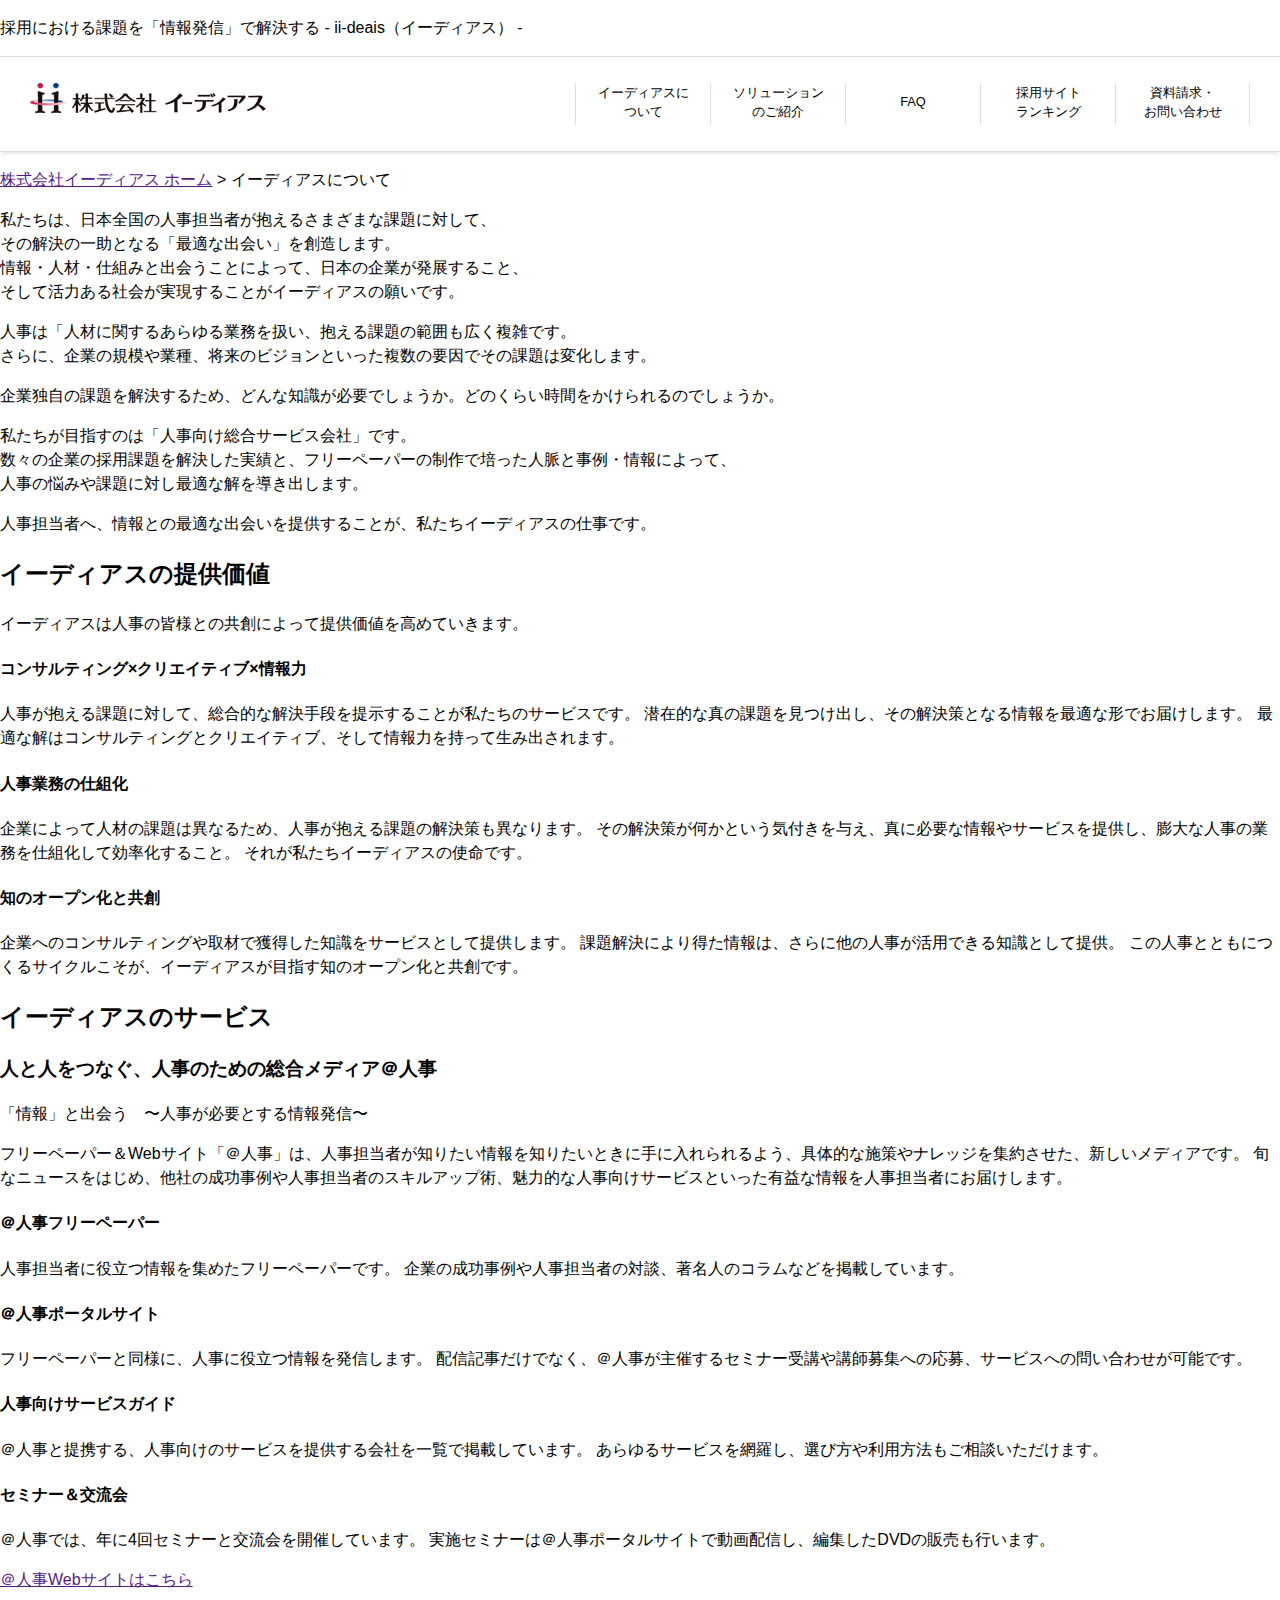
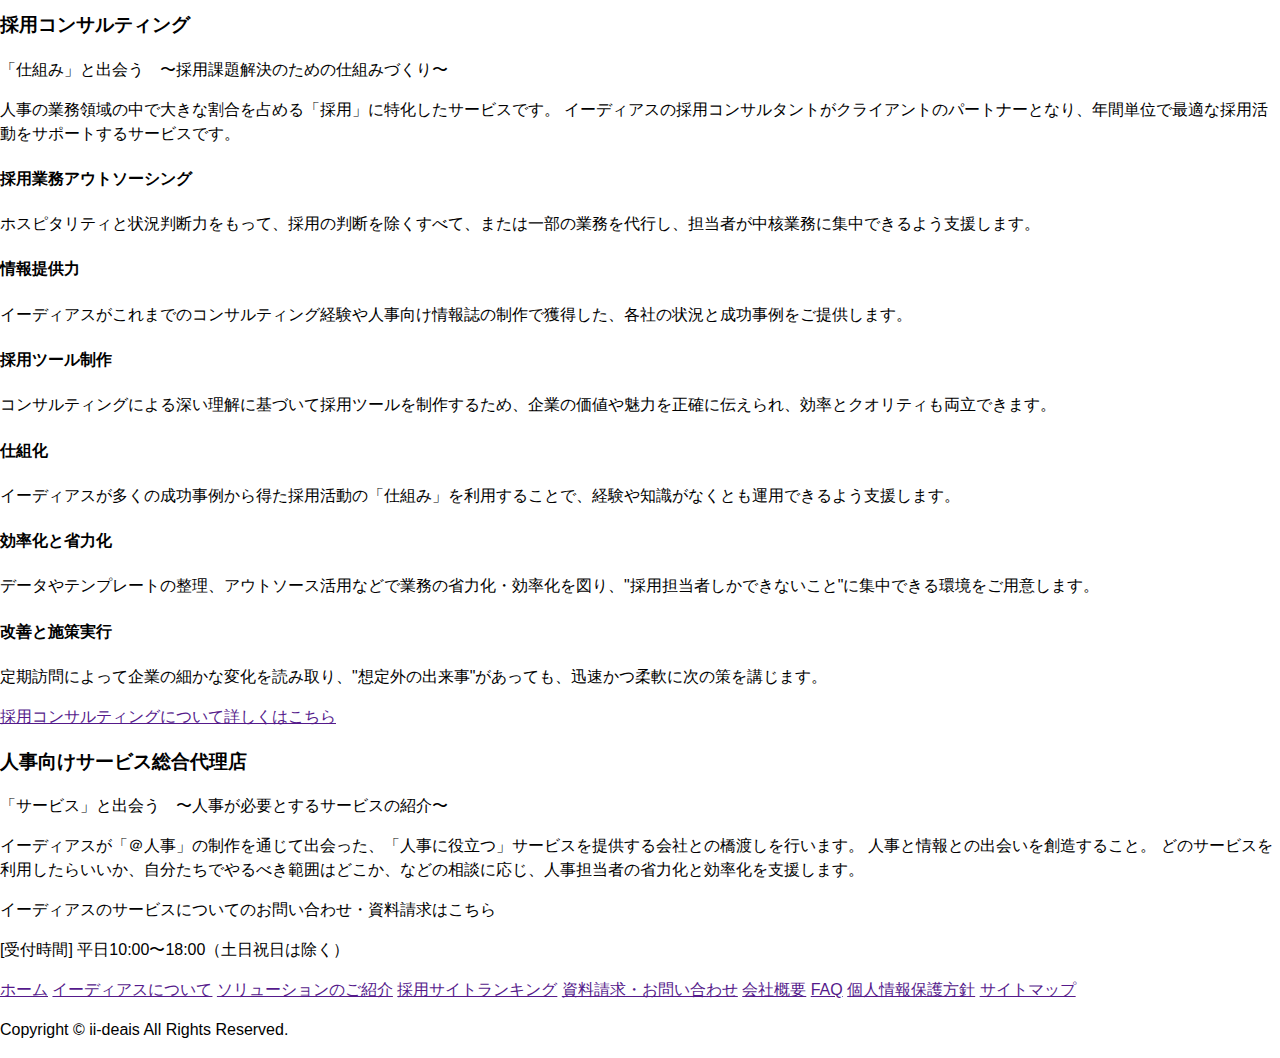
==== kadai1/index.html @ a66969c3 "add: ナビゲーションバーを追加" ====
<!DOCTYPE html>
<html lang="jp">
    <head>
        <meta charset="UTF-8">
        <meta name="viewport" content="width=device-width">
        <link rel="stylesheet" href="css/style.css">
        <title>会社概要 - ii-deais（イーディアス）</title>
    </head>
    <body>
        <header>
            <p>採用における課題を「情報発信」で解決する - ii-deais（イーディアス） -</p>

            <nav>
                <ul class="nav_bar">
                    <a href="" class="site-logo"><img src="img/logo02.png" alt="株式会社イーディアス"></a>
                    <div class="items">
                        <li>
                            <a href="">イーディアスに<br>ついて</a>
                        </li>
                        <li>
                            <a href="">ソリューション<br>のご紹介</a>
                        </li>
                        <li>
                            <a href="">FAQ</a>
                        </li>
                        <li>
                            <a href="">採用サイト<br>ランキング</a>
                        </li>
                        <li class="last_item">
                            <a href="">資料請求・<br>お問い合わせ</a>
                        </li>
                    </div>
                </ul>
            </nav>
        </header>

        <p><a href="">株式会社イーディアス ホーム</a> &gt; イーディアスについて</p>

        <section class="about_me">
            <p>私たちは、日本全国の人事担当者が抱えるさまざまな課題に対して、<br>
               その解決の一助となる「最適な出会い」を創造します。<br>
               情報・人材・仕組みと出会うことによって、日本の企業が発展すること、<br>
               そして活力ある社会が実現することがイーディアスの願いです。</p>
            <p>人事は「人材に関するあらゆる業務を扱い、抱える課題の範囲も広く複雑です。<br>
               さらに、企業の規模や業種、将来のビジョンといった複数の要因でその課題は変化します。</p>
            <p>企業独自の課題を解決するため、どんな知識が必要でしょうか。どのくらい時間をかけられるのでしょうか。</p>
            <p>私たちが目指すのは「人事向け総合サービス会社」です。<br>
               数々の企業の採用課題を解決した実績と、フリーペーパーの制作で培った人脈と事例・情報によって、<br>
               人事の悩みや課題に対し最適な解を導き出します。</p>
            <p>人事担当者へ、情報との最適な出会いを提供することが、私たちイーディアスの仕事です。</p>
        </section>

        <section class="provide_value">
            <h2 class="subtitles">イーディアスの提供価値</h2>
            <p>イーディアスは人事の皆様との共創によって提供価値を高めていきます。</p>

            <h4>コンサルティング×クリエイティブ×情報力</h4>
            <p>人事が抱える課題に対して、総合的な解決手段を提示することが私たちのサービスです。
               潜在的な真の課題を見つけ出し、その解決策となる情報を最適な形でお届けします。
               最適な解はコンサルティングとクリエイティブ、そして情報力を持って生み出されます。</p>
            <h4>人事業務の仕組化</h4>
            <p>企業によって人材の課題は異なるため、人事が抱える課題の解決策も異なります。
               その解決策が何かという気付きを与え、真に必要な情報やサービスを提供し、膨大な人事の業務を仕組化して効率化すること。 それが私たちイーディアスの使命です。</p>
            <h4>知のオープン化と共創</h4>
            <p>企業へのコンサルティングや取材で獲得した知識をサービスとして提供します。
               課題解決により得た情報は、さらに他の人事が活用できる知識として提供。
               この人事とともにつくるサイクルこそが、イーディアスが目指す知のオープン化と共創です。</p>
        </section>

        <section class="service_info">
            <h2 class="subtitles">イーディアスのサービス</h2>
            <div class="at_jinji">
                <h3>人と人をつなぐ、人事のための総合メディア＠人事</h3>
                <p>「情報」と出会う　〜人事が必要とする情報発信〜</p>
                <p>フリーペーパー＆Webサイト「＠人事」は、人事担当者が知りたい情報を知りたいときに手に入れられるよう、具体的な施策やナレッジを集約させた、新しいメディアです。
                   旬なニュースをはじめ、他社の成功事例や人事担当者のスキルアップ術、魅力的な人事向けサービスといった有益な情報を人事担当者にお届けします。</p>

                <h4>＠人事フリーペーパー</h4>
                <p>人事担当者に役立つ情報を集めたフリーペーパーです。
                   企業の成功事例や人事担当者の対談、著名人のコラムなどを掲載しています。</p>
                <h4>＠人事ポータルサイト</h4>
                <p>フリーペーパーと同様に、人事に役立つ情報を発信します。
                   配信記事だけでなく、＠人事が主催するセミナー受講や講師募集への応募、サービスへの問い合わせが可能です。</p>
                <h4>人事向けサービスガイド</h4>
                <p>＠人事と提携する、人事向けのサービスを提供する会社を一覧で掲載しています。
                   あらゆるサービスを網羅し、選び方や利用方法もご相談いただけます。</p>
                <h4>セミナー＆交流会</h4>
                <p>＠人事では、年に4回セミナーと交流会を開催しています。
                   実施セミナーは＠人事ポータルサイトで動画配信し、編集したDVDの販売も行います。</p>

                <a href="">＠人事Webサイトはこちら</a>
            </div>

            <div class="saiyo">
                <h3>採用コンサルティング</h3>
                <p>「仕組み」と出会う　〜採用課題解決のための仕組みづくり〜</p>
                <p>人事の業務領域の中で大きな割合を占める「採用」に特化したサービスです。
                   イーディアスの採用コンサルタントがクライアントのパートナーとなり、年間単位で最適な採用活動をサポートするサービスです。</p>

                <h4>採用業務アウトソーシング</h4>
                <p>ホスピタリティと状況判断力をもって、採用の判断を除くすべて、または一部の業務を代行し、担当者が中核業務に集中できるよう支援します。</p>
                <h4>情報提供力</h4>
                <p>イーディアスがこれまでのコンサルティング経験や人事向け情報誌の制作で獲得した、各社の状況と成功事例をご提供します。</p>
                <h4>採用ツール制作</h4>
                <p>コンサルティングによる深い理解に基づいて採用ツールを制作するため、企業の価値や魅力を正確に伝えられ、効率とクオリティも両立できます。</p>
                <h4>仕組化</h4>
                <p>イーディアスが多くの成功事例から得た採用活動の「仕組み」を利用することで、経験や知識がなくとも運用できるよう支援します。</p>
                <h4>効率化と省力化</h4>
                <p>データやテンプレートの整理、アウトソース活用などで業務の省力化・効率化を図り、"採用担当者しかできないこと"に集中できる環境をご用意します。</p>
                <h4>改善と施策実行</h4>
                <p>定期訪問によって企業の細かな変化を読み取り、"想定外の出来事"があっても、迅速かつ柔軟に次の策を講じます。</p>

                <a href="">採用コンサルティングについて詳しくはこちら</a>
            </div>

            <div class="agency">
                <h3>人事向けサービス総合代理店</h3>
                <p>「サービス」と出会う　〜人事が必要とするサービスの紹介〜</p>
                <p>イーディアスが「＠人事」の制作を通じて出会った、「人事に役立つ」サービスを提供する会社との橋渡しを行います。
                   人事と情報との出会いを創造すること。
                   どのサービスを利用したらいいか、自分たちでやるべき範囲はどこか、などの相談に応じ、人事担当者の省力化と効率化を支援します。</p>
            </div>
        </section>

        <section class="page_link">
        </section>

        <footer>
            <p>イーディアスのサービスについてのお問い合わせ・資料請求はこちら</p>
            <p>[受付時間] 平日10:00〜18:00（土日祝日は除く）</p>

            <a href="">ホーム</a>
            <a href="">イーディアスについて</a>
            <a href="">ソリューションのご紹介</a>
            <a href="">採用サイトランキング</a>
            <a href="">資料請求・お問い合わせ</a>
            <a href="">会社概要</a>
            <a href="">FAQ</a>
            <a href="">個人情報保護方針</a>
            <a href="">サイトマップ</a>

            <p>Copyright &copy; ii-deais All Rights Reserved.</p>
        </footer>
    </body>
</html>
---- kadai1/css/style.css ----
@import url(sanitize.css);

nav {
    border-top: 1.5px solid #dfdfdf;
    border-bottom: 1px solid #dedede;
    box-shadow: 0px 4px 2px -2px #ebebeb;
}

.nav_bar {
    list-style: none;
    overflow: hidden;
    padding-top: 10px;
    padding-bottom: 10px;
    padding-left: 30px;
    padding-right: 30px;
}

.site-logo {
    float: left;
    position: relative;
    top: 0;
    right: 0;
    bottom: 0;
    left: 0;
    margin: auto;
    height: 50%;
}

.items {
    float: right;
}

.items li {
    height:42px;
    width: 135px;
    float: left;
    display: flex;
    align-items: center;
    justify-content: center;
    border-left: 1px solid #ddd;
}

.last_item {
    float: left;
    border-right: 1px solid #ddd;
}

.nav_bar li a {
    display: block;
    text-align: center;
    text-decoration: none;
    padding-left: 20px;
    padding-right: 20px;
    color: black;
    font-size: 80%;
    border-bottom: solid 4px transparent;
}

.nav_bar li a:hover {
    color: #2e54b3;
    border-bottom: solid 4px #093fac;
}

/*
nav {
    text-align: right;
}

.site-logo {
    position: absolute;
    left: 20px;
}

.nav_bar li {
    text-align: center;
    display: inline-block;
    margin-right: 25px;
}

.nav_bar {
    list-style: none;
}

.nav_bar li a {
    display: block;
    text-align: center;
    text-decoration: none;
    color: black;
    border-bottom: solid 4px transparent;
}

.nav_bar li a:hover {
    color: blue;
    border-bottom: solid 4px blue;
}
*/

.about_me {
}

.provide_value {
}

.service_info {
}

.page_link {
}

.subtitles {
}

.at_jinji {
}

.saiyo {
}

.agency {
}
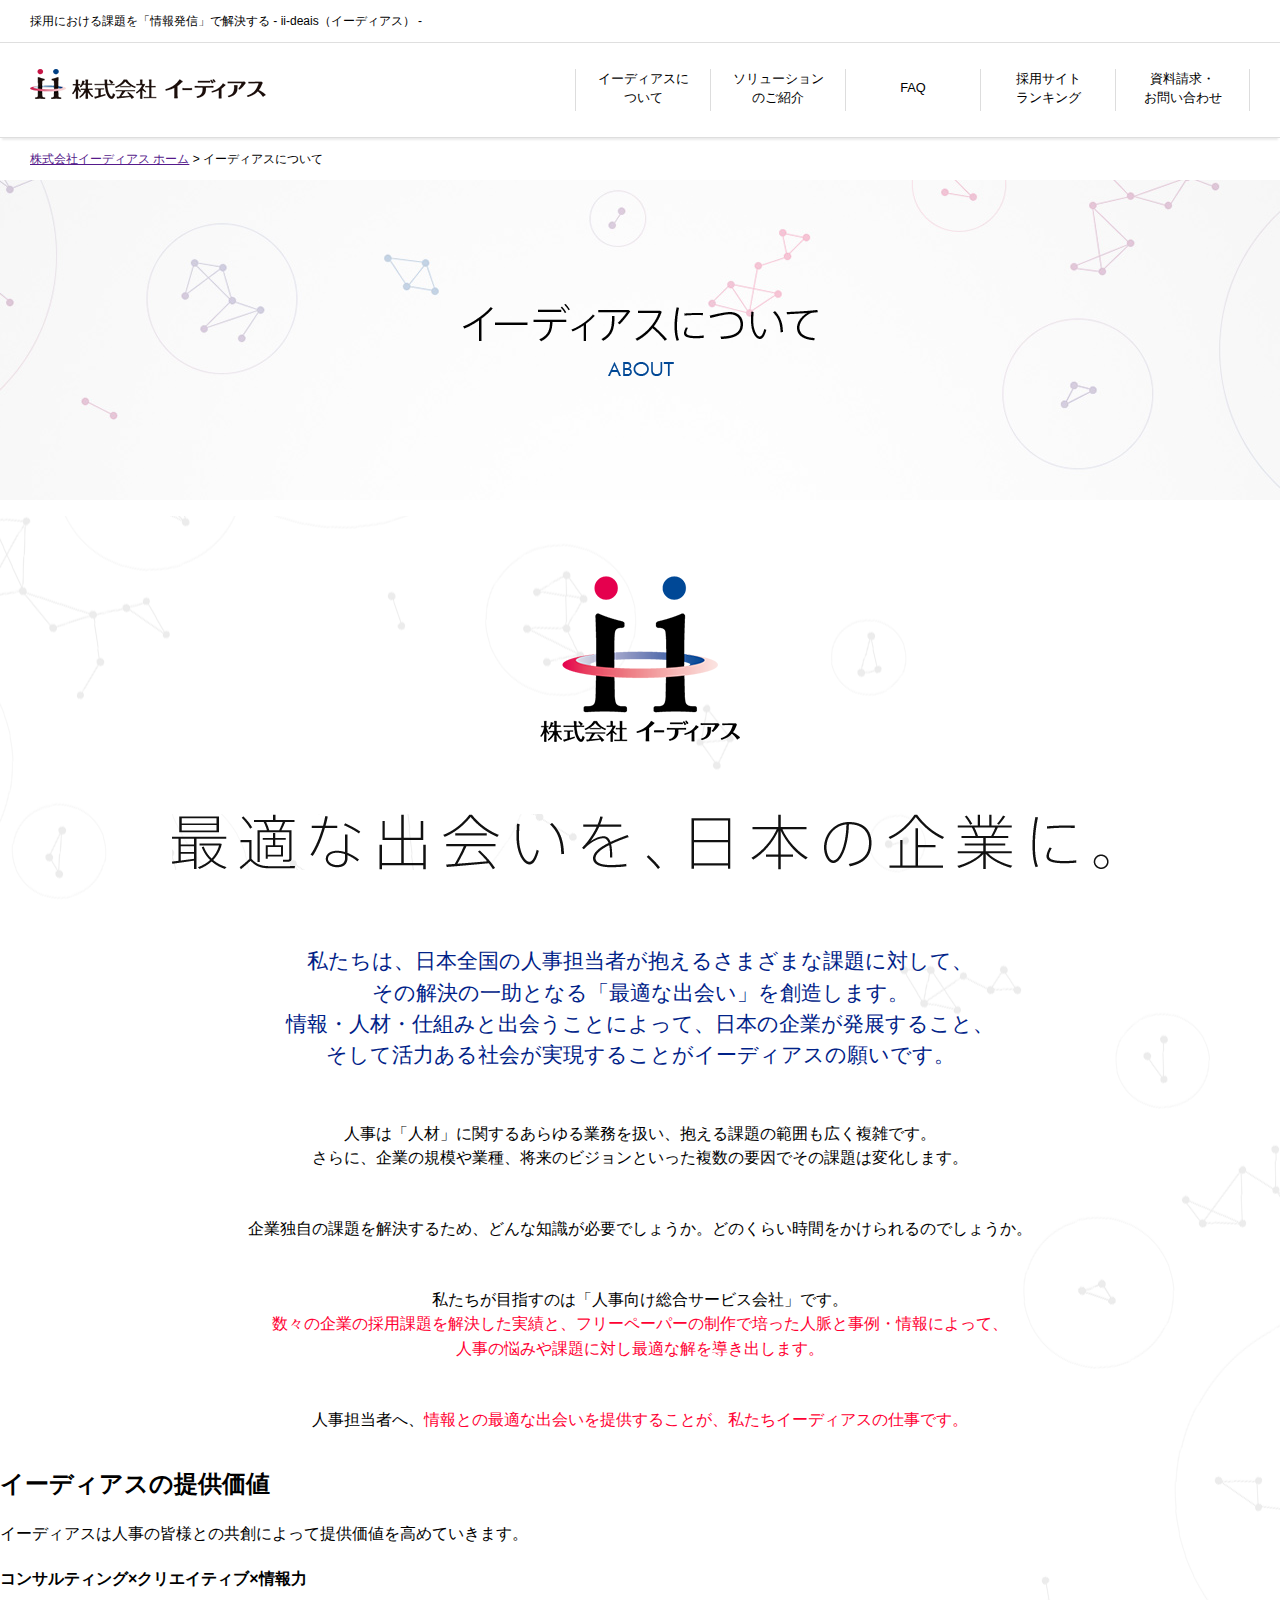
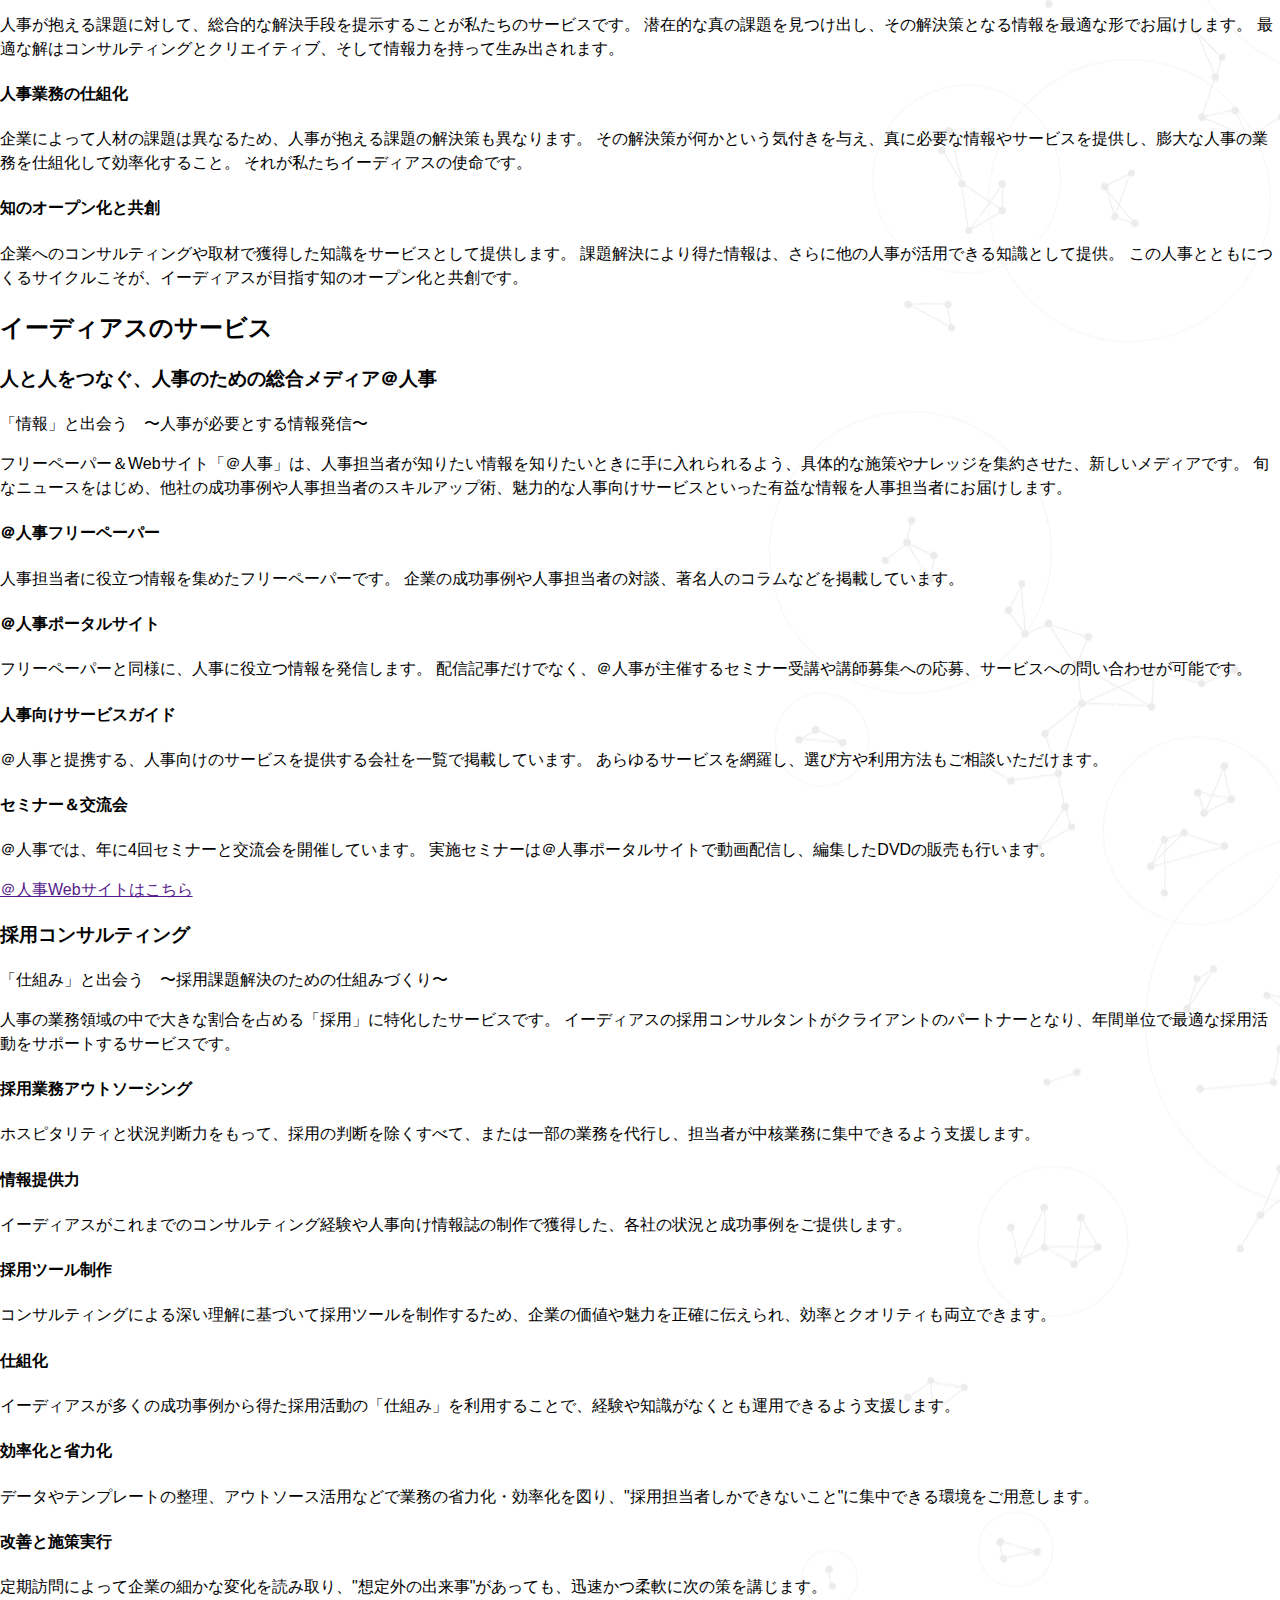
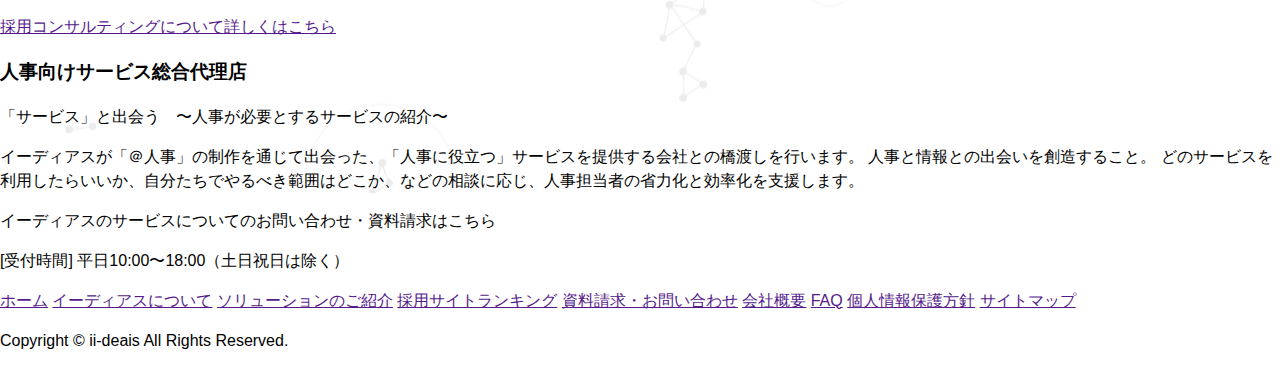
==== commit b74f7c2f: "add: 「概要」の画像、デザインを追加" ====
--- a/kadai1/index.html
+++ b/kadai1/index.html
@@ -8,7 +8,7 @@
     </head>
     <body>
         <header>
-            <p>採用における課題を「情報発信」で解決する - ii-deais（イーディアス） -</p>
+            <p class="text">採用における課題を「情報発信」で解決する - ii-deais（イーディアス） -</p>
 
             <nav>
                 <ul class="nav_bar">
@@ -34,93 +34,101 @@
             </nav>
         </header>
 
-        <p><a href="">株式会社イーディアス ホーム</a> &gt; イーディアスについて</p>
+        <p class="text"><a href="">株式会社イーディアス ホーム</a> &gt; イーディアスについて</p>
 
-        <section class="about_me">
-            <p>私たちは、日本全国の人事担当者が抱えるさまざまな課題に対して、<br>
-               その解決の一助となる「最適な出会い」を創造します。<br>
-               情報・人材・仕組みと出会うことによって、日本の企業が発展すること、<br>
-               そして活力ある社会が実現することがイーディアスの願いです。</p>
-            <p>人事は「人材に関するあらゆる業務を扱い、抱える課題の範囲も広く複雑です。<br>
-               さらに、企業の規模や業種、将来のビジョンといった複数の要因でその課題は変化します。</p>
-            <p>企業独自の課題を解決するため、どんな知識が必要でしょうか。どのくらい時間をかけられるのでしょうか。</p>
-            <p>私たちが目指すのは「人事向け総合サービス会社」です。<br>
-               数々の企業の採用課題を解決した実績と、フリーペーパーの制作で培った人脈と事例・情報によって、<br>
-               人事の悩みや課題に対し最適な解を導き出します。</p>
-            <p>人事担当者へ、情報との最適な出会いを提供することが、私たちイーディアスの仕事です。</p>
-        </section>
+        <div class="about_me_img">
+            <p><img src="img/page_ttl.png" alt="イーディアスについて"></p>
+        </div>
 
-        <section class="provide_value">
-            <h2 class="subtitles">イーディアスの提供価値</h2>
-            <p>イーディアスは人事の皆様との共創によって提供価値を高めていきます。</p>
+        <div class="bg">
+            <section class="overview">
+                <p class="logo"><img src="img/logo.png" alt="ロゴ"></p>
+                <p class="title"><img src="img/ttl01.png" alt="タイトル"></p>
+                <p class="blue">私たちは、日本全国の人事担当者が抱えるさまざまな課題に対して、<br>
+                   その解決の一助となる「最適な出会い」を創造します。<br>
+                   情報・人材・仕組みと出会うことによって、日本の企業が発展すること、<br>
+                   そして活力ある社会が実現することがイーディアスの願いです。</p>
+                <p>人事は「人材」に関するあらゆる業務を扱い、抱える課題の範囲も広く複雑です。<br>
+                   さらに、企業の規模や業種、将来のビジョンといった複数の要因でその課題は変化します。</p>
+                <p>企業独自の課題を解決するため、どんな知識が必要でしょうか。どのくらい時間をかけられるのでしょうか。</p>
+                <p>私たちが目指すのは「人事向け総合サービス会社」です。<br>
+                    <span class="red">数々の企業の採用課題を解決した実績と、フリーペーパーの制作で培った人脈と事例・情報によって、<br>
+                        人事の悩みや課題に対し最適な解を導き出します。</span></p>
+                <p>人事担当者へ、<span class="red">情報との最適な出会いを提供<span>することが、私たちイーディアスの仕事です。</p>
+            </section>
 
-            <h4>コンサルティング×クリエイティブ×情報力</h4>
-            <p>人事が抱える課題に対して、総合的な解決手段を提示することが私たちのサービスです。
-               潜在的な真の課題を見つけ出し、その解決策となる情報を最適な形でお届けします。
-               最適な解はコンサルティングとクリエイティブ、そして情報力を持って生み出されます。</p>
-            <h4>人事業務の仕組化</h4>
-            <p>企業によって人材の課題は異なるため、人事が抱える課題の解決策も異なります。
-               その解決策が何かという気付きを与え、真に必要な情報やサービスを提供し、膨大な人事の業務を仕組化して効率化すること。 それが私たちイーディアスの使命です。</p>
-            <h4>知のオープン化と共創</h4>
-            <p>企業へのコンサルティングや取材で獲得した知識をサービスとして提供します。
-               課題解決により得た情報は、さらに他の人事が活用できる知識として提供。
-               この人事とともにつくるサイクルこそが、イーディアスが目指す知のオープン化と共創です。</p>
-        </section>
+            <section class="provide_value">
+                <h2 class="subtitles">イーディアスの提供価値</h2>
+                <p>イーディアスは人事の皆様との共創によって提供価値を高めていきます。</p>
 
-        <section class="service_info">
-            <h2 class="subtitles">イーディアスのサービス</h2>
-            <div class="at_jinji">
-                <h3>人と人をつなぐ、人事のための総合メディア＠人事</h3>
-                <p>「情報」と出会う　〜人事が必要とする情報発信〜</p>
-                <p>フリーペーパー＆Webサイト「＠人事」は、人事担当者が知りたい情報を知りたいときに手に入れられるよう、具体的な施策やナレッジを集約させた、新しいメディアです。
-                   旬なニュースをはじめ、他社の成功事例や人事担当者のスキルアップ術、魅力的な人事向けサービスといった有益な情報を人事担当者にお届けします。</p>
+                <h4>コンサルティング×クリエイティブ×情報力</h4>
+                <p>人事が抱える課題に対して、総合的な解決手段を提示することが私たちのサービスです。
+                   潜在的な真の課題を見つけ出し、その解決策となる情報を最適な形でお届けします。
+                   最適な解はコンサルティングとクリエイティブ、そして情報力を持って生み出されます。</p>
+                <h4>人事業務の仕組化</h4>
+                <p>企業によって人材の課題は異なるため、人事が抱える課題の解決策も異なります。
+                   その解決策が何かという気付きを与え、真に必要な情報やサービスを提供し、膨大な人事の業務を仕組化して効率化すること。 それが私たちイーディアスの使命です。</p>
+                <h4>知のオープン化と共創</h4>
+                <p>企業へのコンサルティングや取材で獲得した知識をサービスとして提供します。
+                   課題解決により得た情報は、さらに他の人事が活用できる知識として提供。
+                   この人事とともにつくるサイクルこそが、イーディアスが目指す知のオープン化と共創です。</p>
+            </section>
 
-                <h4>＠人事フリーペーパー</h4>
-                <p>人事担当者に役立つ情報を集めたフリーペーパーです。
-                   企業の成功事例や人事担当者の対談、著名人のコラムなどを掲載しています。</p>
-                <h4>＠人事ポータルサイト</h4>
-                <p>フリーペーパーと同様に、人事に役立つ情報を発信します。
-                   配信記事だけでなく、＠人事が主催するセミナー受講や講師募集への応募、サービスへの問い合わせが可能です。</p>
-                <h4>人事向けサービスガイド</h4>
-                <p>＠人事と提携する、人事向けのサービスを提供する会社を一覧で掲載しています。
-                   あらゆるサービスを網羅し、選び方や利用方法もご相談いただけます。</p>
-                <h4>セミナー＆交流会</h4>
-                <p>＠人事では、年に4回セミナーと交流会を開催しています。
-                   実施セミナーは＠人事ポータルサイトで動画配信し、編集したDVDの販売も行います。</p>
+            <section class="service_info">
+                <h2 class="subtitles">イーディアスのサービス</h2>
+                <div class="at_jinji">
+                    <h3>人と人をつなぐ、人事のための総合メディア＠人事</h3>
+                    <p>「情報」と出会う　〜人事が必要とする情報発信〜</p>
+                    <p>フリーペーパー＆Webサイト「＠人事」は、人事担当者が知りたい情報を知りたいときに手に入れられるよう、具体的な施策やナレッジを集約させた、新しいメディアです。
+                       旬なニュースをはじめ、他社の成功事例や人事担当者のスキルアップ術、魅力的な人事向けサービスといった有益な情報を人事担当者にお届けします。</p>
 
-                <a href="">＠人事Webサイトはこちら</a>
-            </div>
+                    <h4>＠人事フリーペーパー</h4>
+                    <p>人事担当者に役立つ情報を集めたフリーペーパーです。
+                       企業の成功事例や人事担当者の対談、著名人のコラムなどを掲載しています。</p>
+                    <h4>＠人事ポータルサイト</h4>
+                    <p>フリーペーパーと同様に、人事に役立つ情報を発信します。
+                       配信記事だけでなく、＠人事が主催するセミナー受講や講師募集への応募、サービスへの問い合わせが可能です。</p>
+                    <h4>人事向けサービスガイド</h4>
+                    <p>＠人事と提携する、人事向けのサービスを提供する会社を一覧で掲載しています。
+                       あらゆるサービスを網羅し、選び方や利用方法もご相談いただけます。</p>
+                    <h4>セミナー＆交流会</h4>
+                    <p>＠人事では、年に4回セミナーと交流会を開催しています。
+                       実施セミナーは＠人事ポータルサイトで動画配信し、編集したDVDの販売も行います。</p>
 
-            <div class="saiyo">
-                <h3>採用コンサルティング</h3>
-                <p>「仕組み」と出会う　〜採用課題解決のための仕組みづくり〜</p>
-                <p>人事の業務領域の中で大きな割合を占める「採用」に特化したサービスです。
-                   イーディアスの採用コンサルタントがクライアントのパートナーとなり、年間単位で最適な採用活動をサポートするサービスです。</p>
+                    <a href="">＠人事Webサイトはこちら</a>
+                </div>
 
-                <h4>採用業務アウトソーシング</h4>
-                <p>ホスピタリティと状況判断力をもって、採用の判断を除くすべて、または一部の業務を代行し、担当者が中核業務に集中できるよう支援します。</p>
-                <h4>情報提供力</h4>
-                <p>イーディアスがこれまでのコンサルティング経験や人事向け情報誌の制作で獲得した、各社の状況と成功事例をご提供します。</p>
-                <h4>採用ツール制作</h4>
-                <p>コンサルティングによる深い理解に基づいて採用ツールを制作するため、企業の価値や魅力を正確に伝えられ、効率とクオリティも両立できます。</p>
-                <h4>仕組化</h4>
-                <p>イーディアスが多くの成功事例から得た採用活動の「仕組み」を利用することで、経験や知識がなくとも運用できるよう支援します。</p>
-                <h4>効率化と省力化</h4>
-                <p>データやテンプレートの整理、アウトソース活用などで業務の省力化・効率化を図り、"採用担当者しかできないこと"に集中できる環境をご用意します。</p>
-                <h4>改善と施策実行</h4>
-                <p>定期訪問によって企業の細かな変化を読み取り、"想定外の出来事"があっても、迅速かつ柔軟に次の策を講じます。</p>
+                <div class="saiyo">
+                    <h3>採用コンサルティング</h3>
+                    <p>「仕組み」と出会う　〜採用課題解決のための仕組みづくり〜</p>
+                    <p>人事の業務領域の中で大きな割合を占める「採用」に特化したサービスです。
+                       イーディアスの採用コンサルタントがクライアントのパートナーとなり、年間単位で最適な採用活動をサポートするサービスです。</p>
 
-                <a href="">採用コンサルティングについて詳しくはこちら</a>
-            </div>
+                    <h4>採用業務アウトソーシング</h4>
+                    <p>ホスピタリティと状況判断力をもって、採用の判断を除くすべて、または一部の業務を代行し、担当者が中核業務に集中できるよう支援します。</p>
+                    <h4>情報提供力</h4>
+                    <p>イーディアスがこれまでのコンサルティング経験や人事向け情報誌の制作で獲得した、各社の状況と成功事例をご提供します。</p>
+                    <h4>採用ツール制作</h4>
+                    <p>コンサルティングによる深い理解に基づいて採用ツールを制作するため、企業の価値や魅力を正確に伝えられ、効率とクオリティも両立できます。</p>
+                    <h4>仕組化</h4>
+                    <p>イーディアスが多くの成功事例から得た採用活動の「仕組み」を利用することで、経験や知識がなくとも運用できるよう支援します。</p>
+                    <h4>効率化と省力化</h4>
+                    <p>データやテンプレートの整理、アウトソース活用などで業務の省力化・効率化を図り、"採用担当者しかできないこと"に集中できる環境をご用意します。</p>
+                    <h4>改善と施策実行</h4>
+                    <p>定期訪問によって企業の細かな変化を読み取り、"想定外の出来事"があっても、迅速かつ柔軟に次の策を講じます。</p>
 
-            <div class="agency">
-                <h3>人事向けサービス総合代理店</h3>
-                <p>「サービス」と出会う　〜人事が必要とするサービスの紹介〜</p>
-                <p>イーディアスが「＠人事」の制作を通じて出会った、「人事に役立つ」サービスを提供する会社との橋渡しを行います。
-                   人事と情報との出会いを創造すること。
-                   どのサービスを利用したらいいか、自分たちでやるべき範囲はどこか、などの相談に応じ、人事担当者の省力化と効率化を支援します。</p>
-            </div>
-        </section>
+                    <a href="">採用コンサルティングについて詳しくはこちら</a>
+                </div>
+
+                <div class="agency">
+                    <h3>人事向けサービス総合代理店</h3>
+                    <p>「サービス」と出会う　〜人事が必要とするサービスの紹介〜</p>
+                    <p>イーディアスが「＠人事」の制作を通じて出会った、「人事に役立つ」サービスを提供する会社との橋渡しを行います。
+                       人事と情報との出会いを創造すること。
+                       どのサービスを利用したらいいか、自分たちでやるべき範囲はどこか、などの相談に応じ、人事担当者の省力化と効率化を支援します。</p>
+                </div>
+            </section>
+        </div>
 
         <section class="page_link">
         </section>
--- a/kadai1/css/style.css
+++ b/kadai1/css/style.css
@@ -61,41 +61,49 @@
     border-bottom: solid 4px #093fac;
 }
 
-/*
-nav {
-    text-align: right;
+.text {
+    font-size: 75%;
+    padding-left: 30px;
 }
 
-.site-logo {
-    position: absolute;
-    left: 20px;
+.about_me_img {
+    height: 320px;
+    background-image: url("../img/main_bg.jpg");
+    background-position: center;
+    display: flex;
+    align-items: center;
+    justify-content: center;
 }
 
-.nav_bar li {
-    text-align: center;
-    display: inline-block;
-    margin-right: 25px;
+.bg {
+    background-image: url("../img/bg01.png");
+    background-position: center;
 }
 
-.nav_bar {
-    list-style: none;
+.overview {
+    text-align: center;
+}
+.overview p {
+    padding: 15px;
+    font-size: 102%;
 }
 
-.nav_bar li a {
-    display: block;
-    text-align: center;
-    text-decoration: none;
-    color: black;
-    border-bottom: solid 4px transparent;
+.overview .logo {
+    padding-top: 60px;
+    padding-bottom: 15px;
 }
 
-.nav_bar li a:hover {
-    color: blue;
-    border-bottom: solid 4px blue;
+.overview .title {
+    padding: 40px 0;
 }
-*/
 
-.about_me {
+.overview .blue {
+    color: #002288;
+    font-size: 130%;
+}
+
+.overview .red {
+    color: #ff0033;
 }
 
 .provide_value {
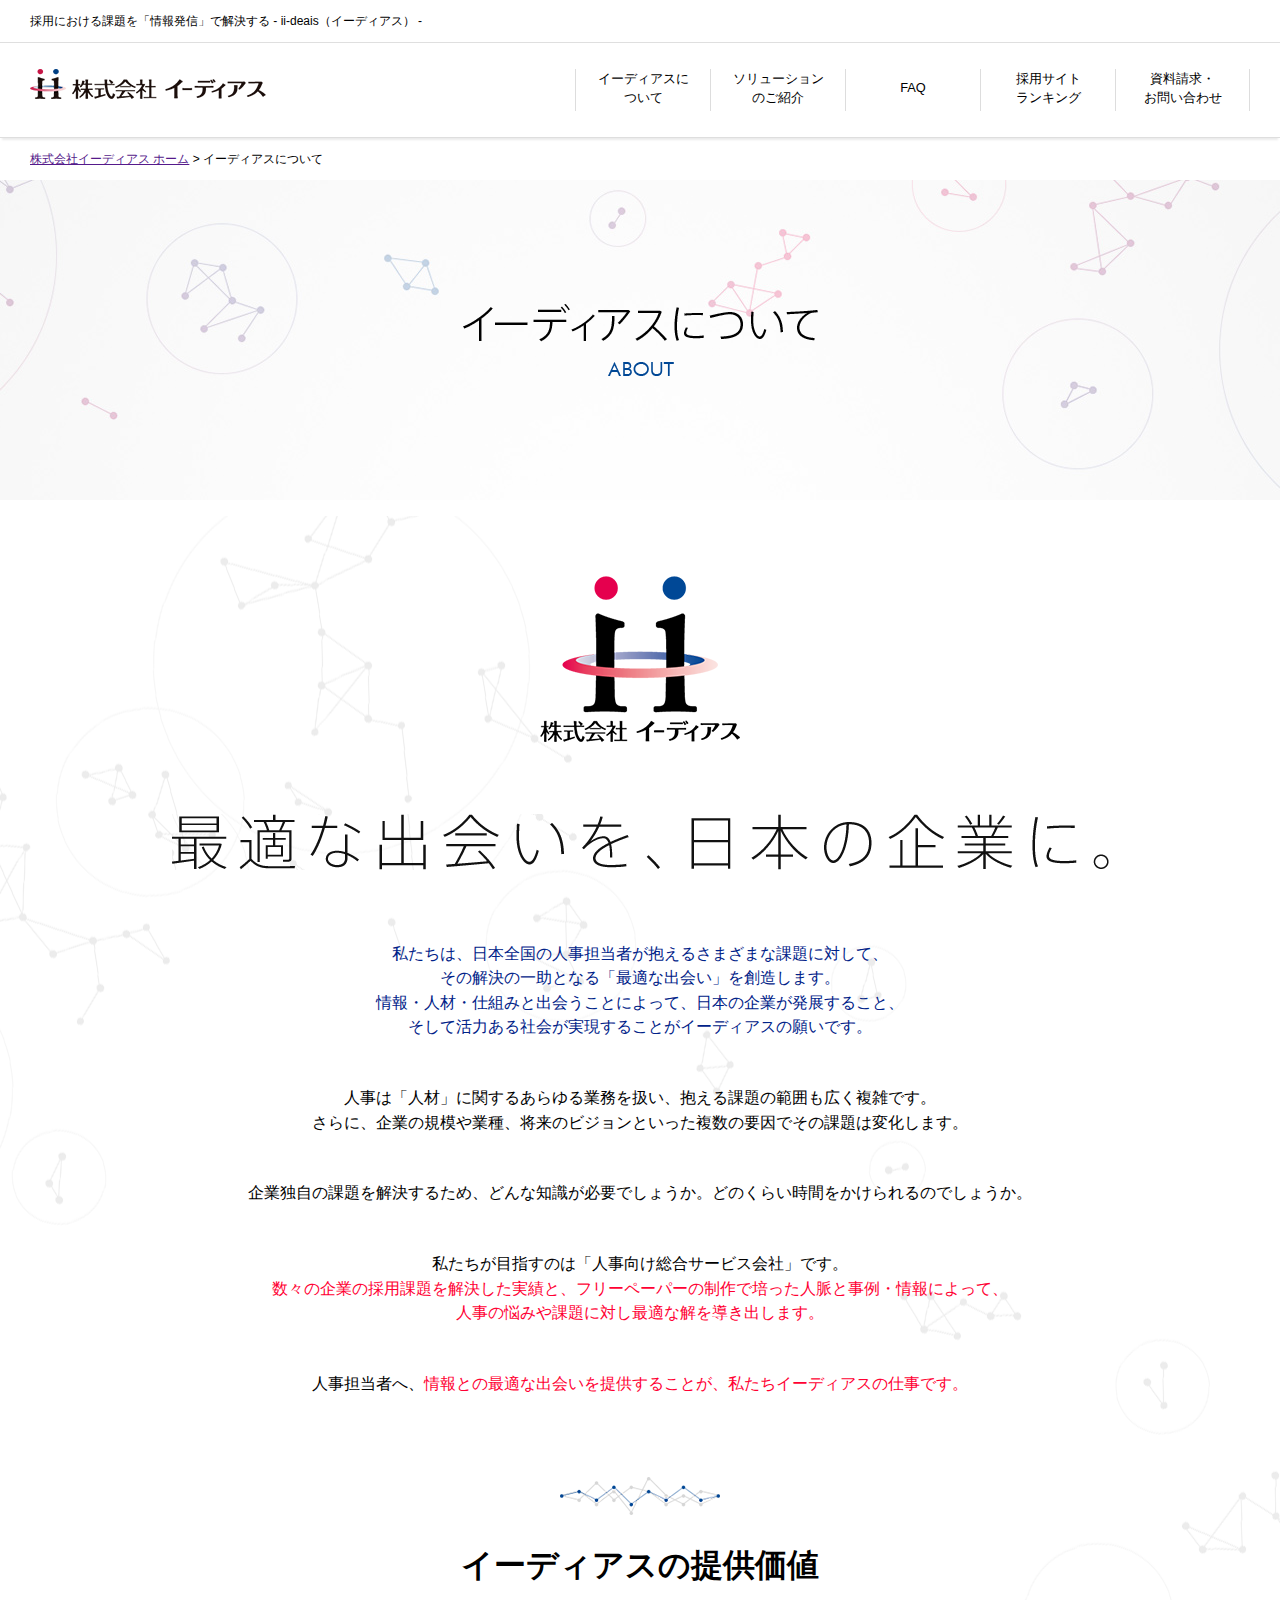
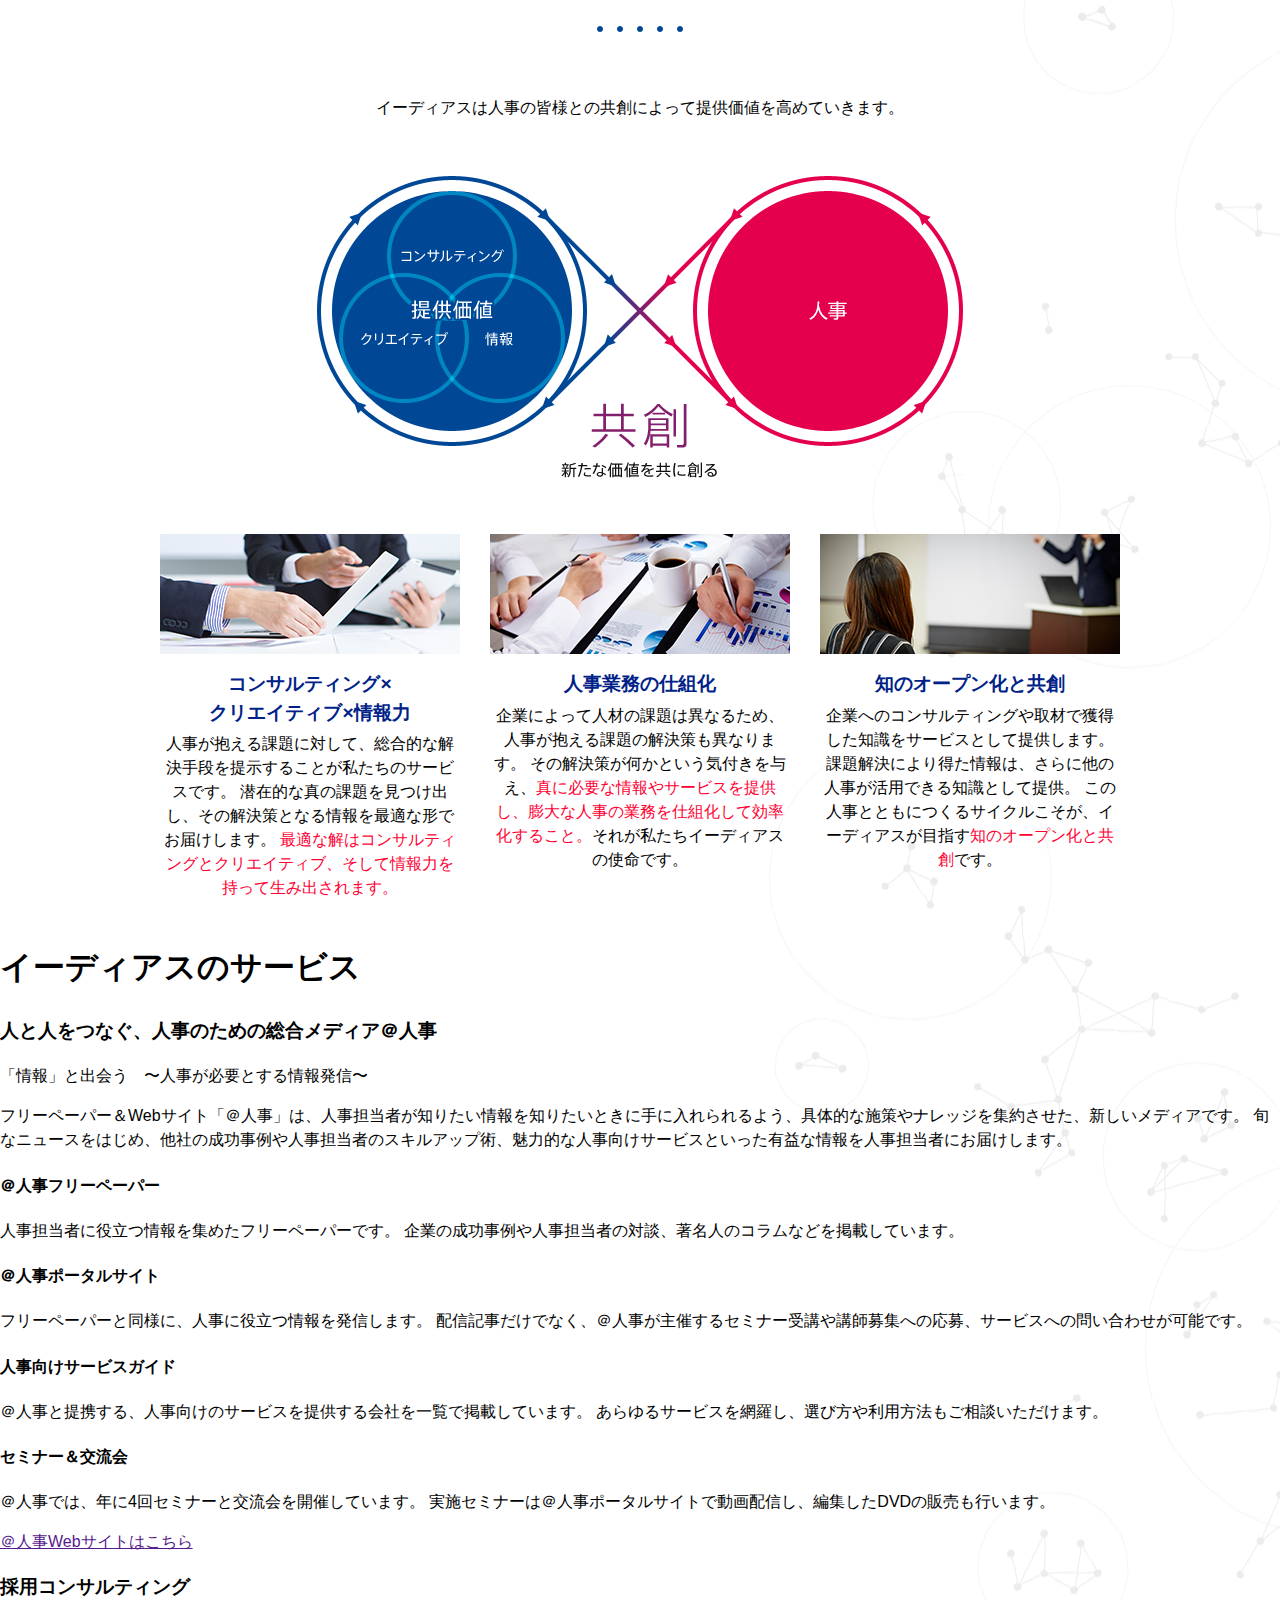
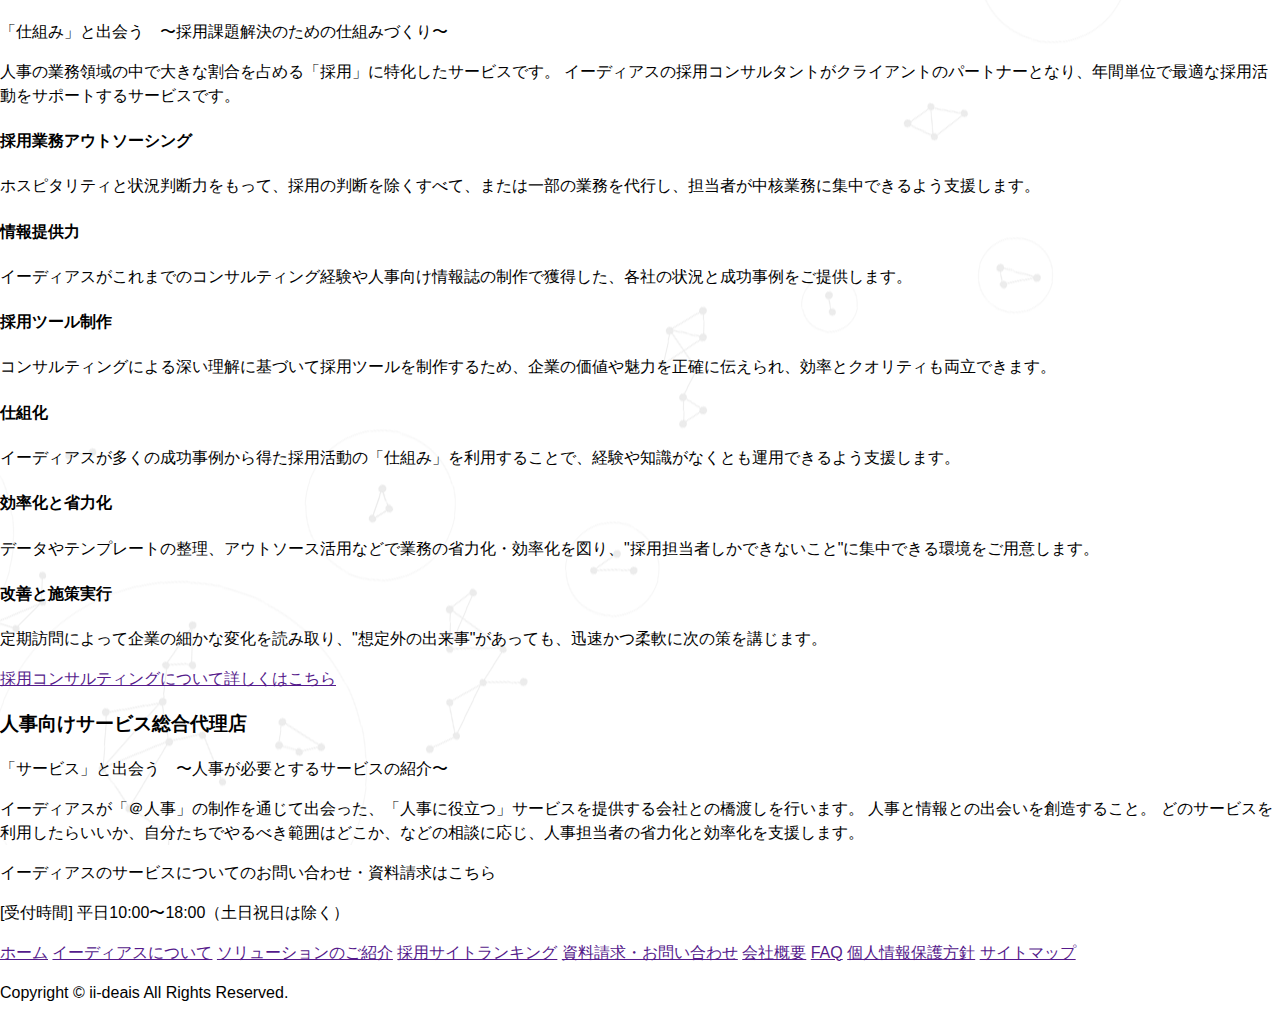
==== commit 9d774ab6: "add: 「提供価値」の画像とデザインを追加" ====
--- a/kadai1/index.html
+++ b/kadai1/index.html
@@ -58,20 +58,34 @@
             </section>
 
             <section class="provide_value">
+                <p class="deco1"><img src="img/ttl_deco.png" alt="タイトル装飾1"></p>
                 <h2 class="subtitles">イーディアスの提供価値</h2>
+                <p class="deco2"><img src="img/ttl_dots.png" alt="タイトル装飾2"></p>
                 <p>イーディアスは人事の皆様との共創によって提供価値を高めていきます。</p>
+                <p class="image1"><img src="img/img03.png" alt="イメージ1"></p>
 
-                <h4>コンサルティング×クリエイティブ×情報力</h4>
-                <p>人事が抱える課題に対して、総合的な解決手段を提示することが私たちのサービスです。
-                   潜在的な真の課題を見つけ出し、その解決策となる情報を最適な形でお届けします。
-                   最適な解はコンサルティングとクリエイティブ、そして情報力を持って生み出されます。</p>
-                <h4>人事業務の仕組化</h4>
-                <p>企業によって人材の課題は異なるため、人事が抱える課題の解決策も異なります。
-                   その解決策が何かという気付きを与え、真に必要な情報やサービスを提供し、膨大な人事の業務を仕組化して効率化すること。 それが私たちイーディアスの使命です。</p>
-                <h4>知のオープン化と共創</h4>
-                <p>企業へのコンサルティングや取材で獲得した知識をサービスとして提供します。
-                   課題解決により得た情報は、さらに他の人事が活用できる知識として提供。
-                   この人事とともにつくるサイクルこそが、イーディアスが目指す知のオープン化と共創です。</p>
+                <div class="table">
+                    <div class="content">
+                        <p><img src="img/img04.jpg" alt="イメージ2"></p>
+                        <h4>コンサルティング×<br>クリエイティブ×情報力</h4>
+                        <p>人事が抱える課題に対して、総合的な解決手段を提示することが私たちのサービスです。
+                           潜在的な真の課題を見つけ出し、その解決策となる情報を最適な形でお届けします。
+                           <span class="red">最適な解はコンサルティングとクリエイティブ、そして情報力を持って生み出されます。</span></p>
+                    </div>
+                    <div class="content">
+                        <p><img src="img/img05.jpg" alt="イメージ3"></p>
+                        <h4>人事業務の仕組化</h4>
+                        <p>企業によって人材の課題は異なるため、人事が抱える課題の解決策も異なります。
+                            その解決策が何かという気付きを与え、<span class="red">真に必要な情報やサービスを提供し、膨大な人事の業務を仕組化して効率化すること。</span>それが私たちイーディアスの使命です。</p>
+                    </div>
+                    <div class="content">
+                        <p><img src="img/img06.jpg" alt="イメージ4"></p>
+                        <h4>知のオープン化と共創</h4>
+                        <p>企業へのコンサルティングや取材で獲得した知識をサービスとして提供します。
+                           課題解決により得た情報は、さらに他の人事が活用できる知識として提供。
+                           この人事とともにつくるサイクルこそが、イーディアスが目指す<span class="red">知のオープン化と共創</span>です。</p>
+                    </div>
+                </div>
             </section>
 
             <section class="service_info">
--- a/kadai1/css/style.css
+++ b/kadai1/css/style.css
@@ -97,16 +97,56 @@
     padding: 40px 0;
 }
 
-.overview .blue {
+.blue {
     color: #002288;
     font-size: 130%;
 }
 
-.overview .red {
+.red {
     color: #ff0033;
 }
 
 .provide_value {
+    text-align: center;
+}
+
+h2 {
+    font-size: 200%;
+}
+
+.provide_value .deco1 {
+    padding-top: 50px;
+}
+
+.provide_value .deco2 {
+    padding-bottom: 40px;
+}
+
+.provide_value .image1 {
+    padding: 40px 0;
+}
+
+.provide_value .table {
+    display: flex;
+    margin: auto;
+    width: 70%;
+    justify-content: center;
+}
+
+.provide_value .content {
+    flex-basis: 300px;
+    margin: 0 15px;
+}
+
+.provide_value h4 {
+    color: #002288;
+    font-size: 120%;
+    padding-bottom: 5px;
+    margin: 0;
+}
+
+.provide_value .content p {
+    margin-top: 0;
 }
 
 .service_info {
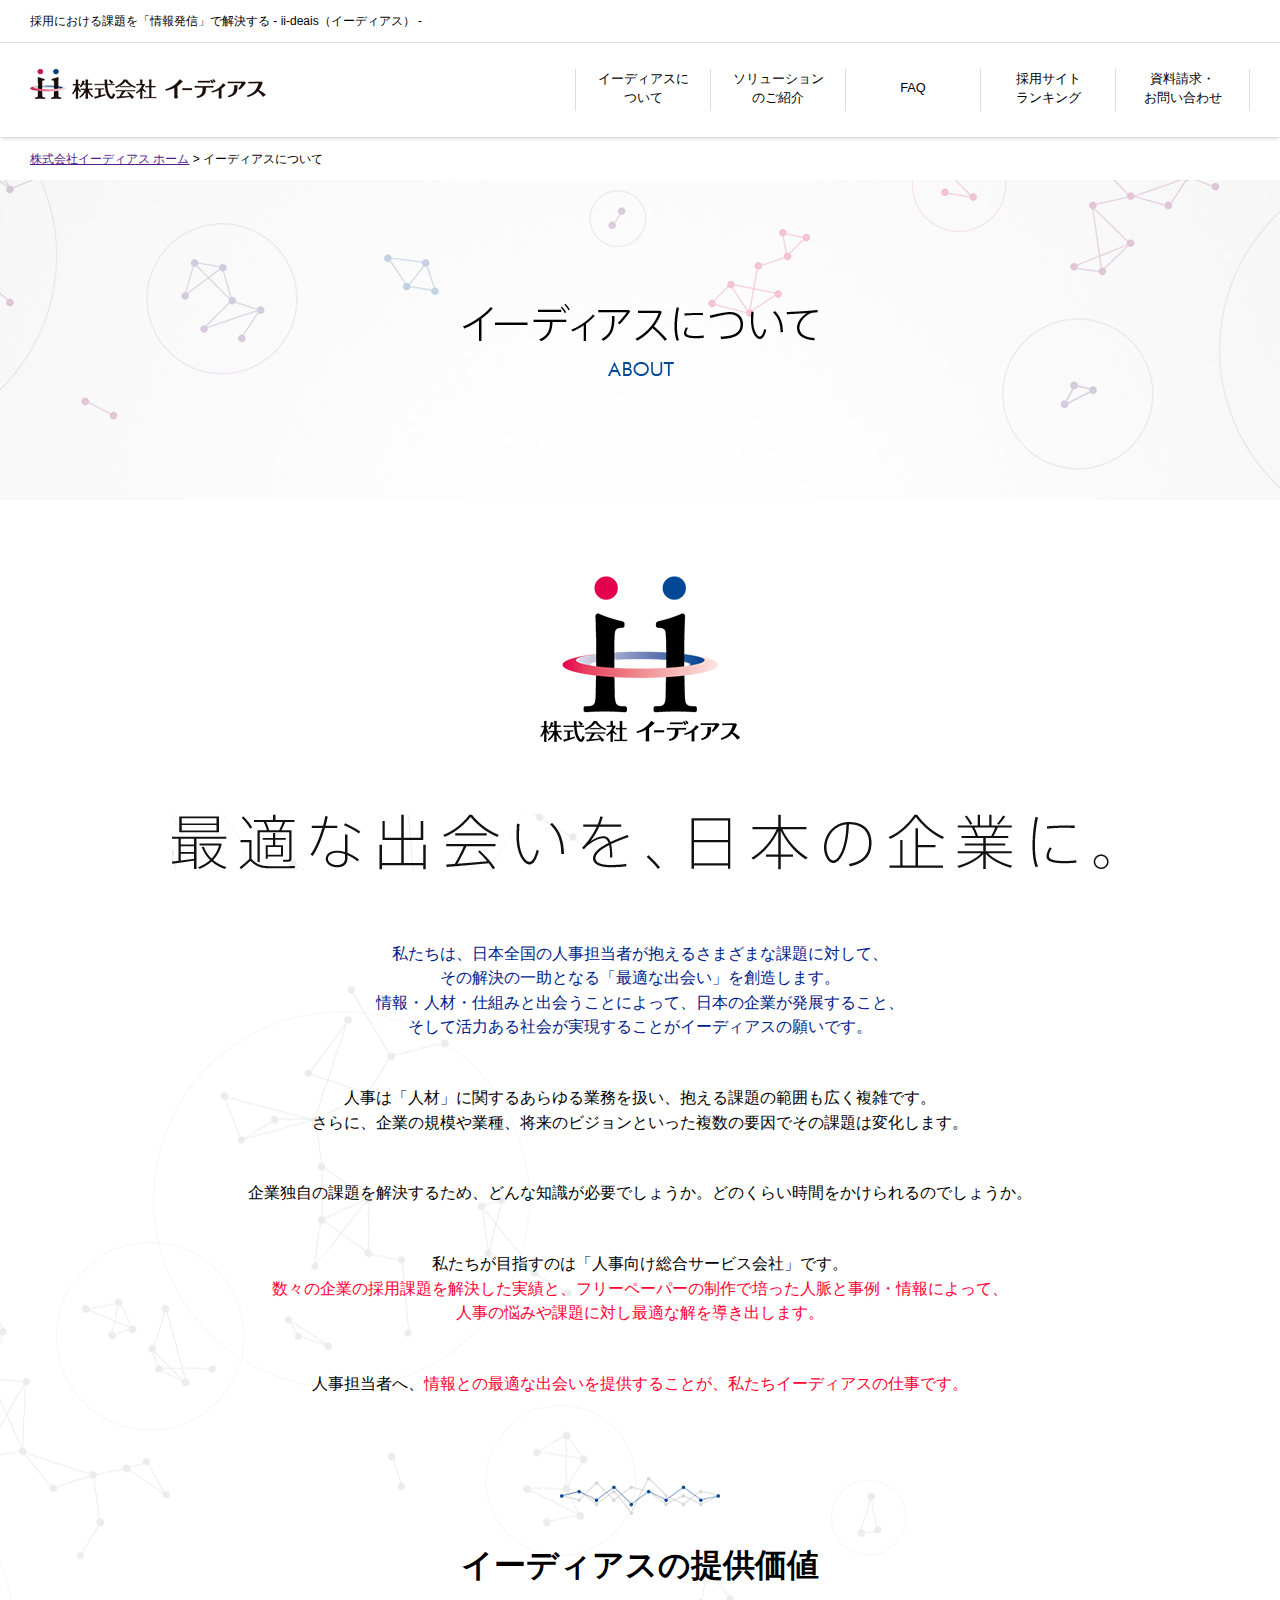
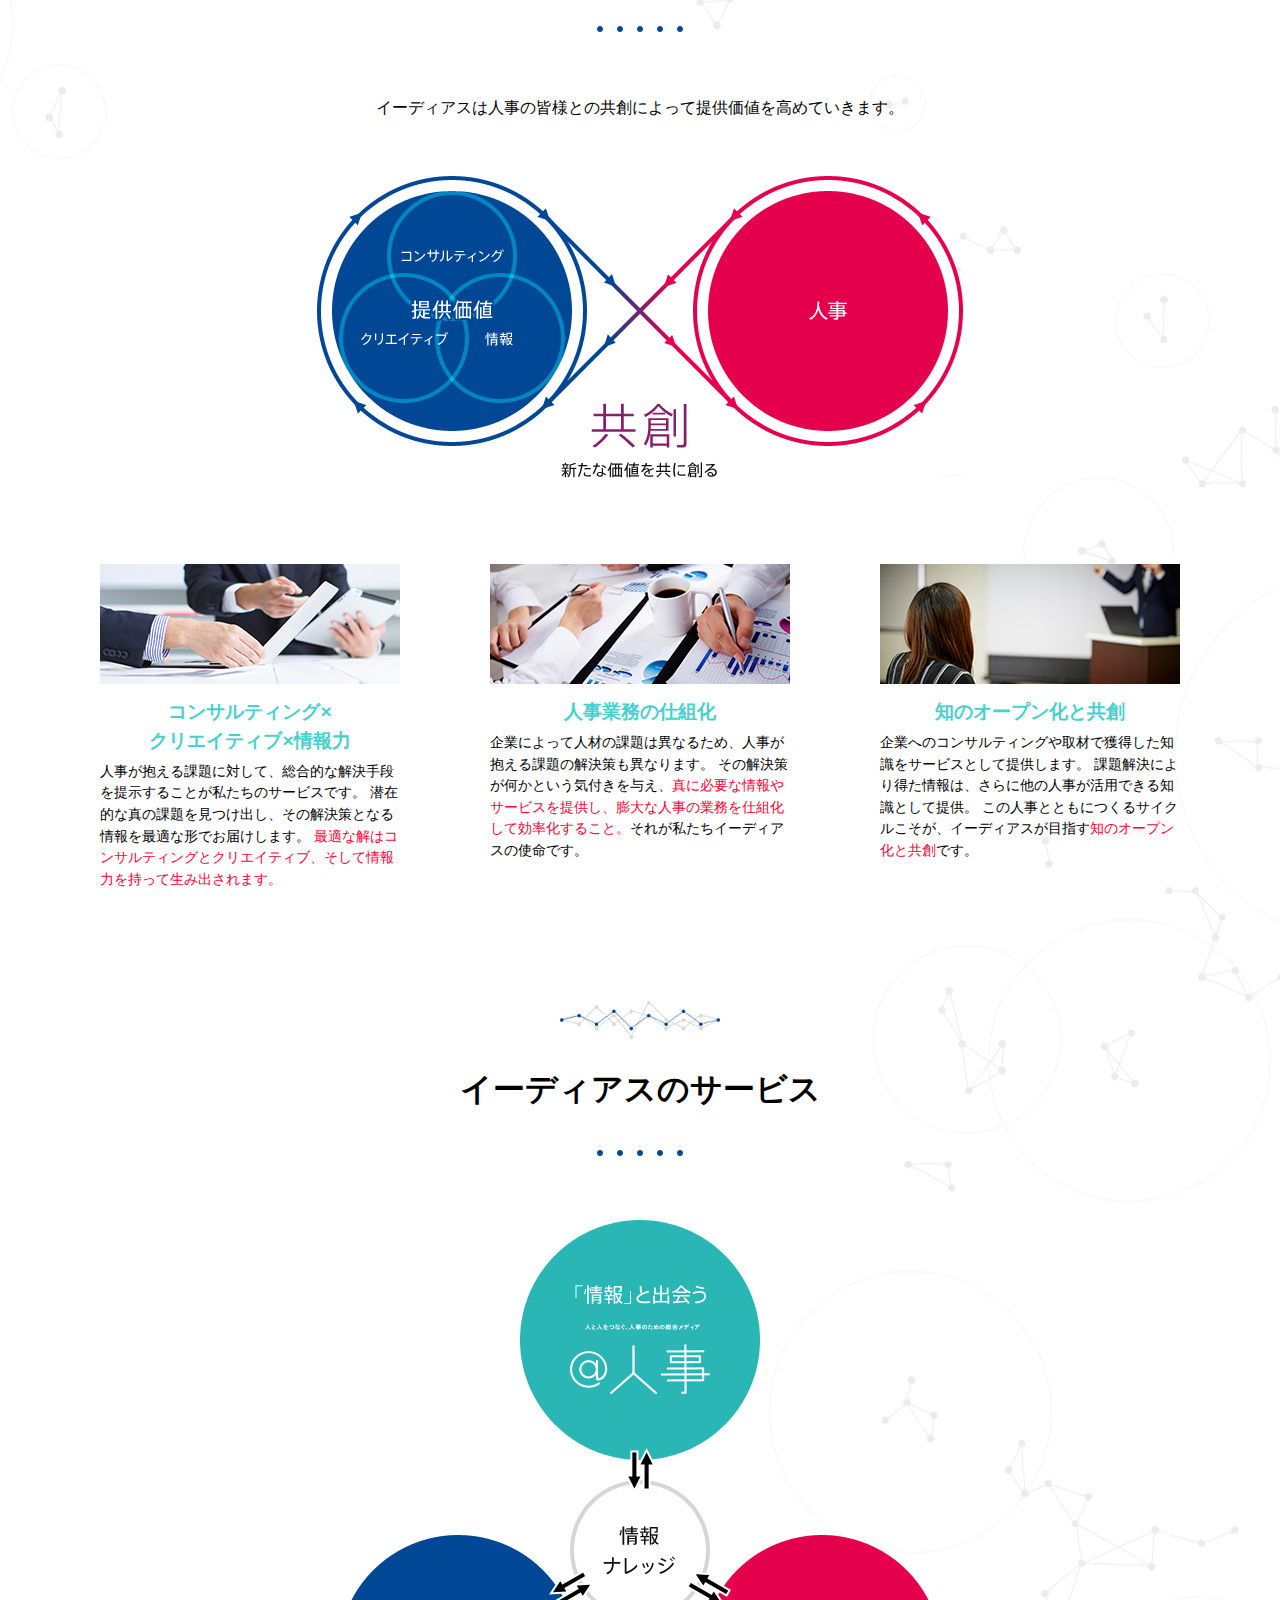
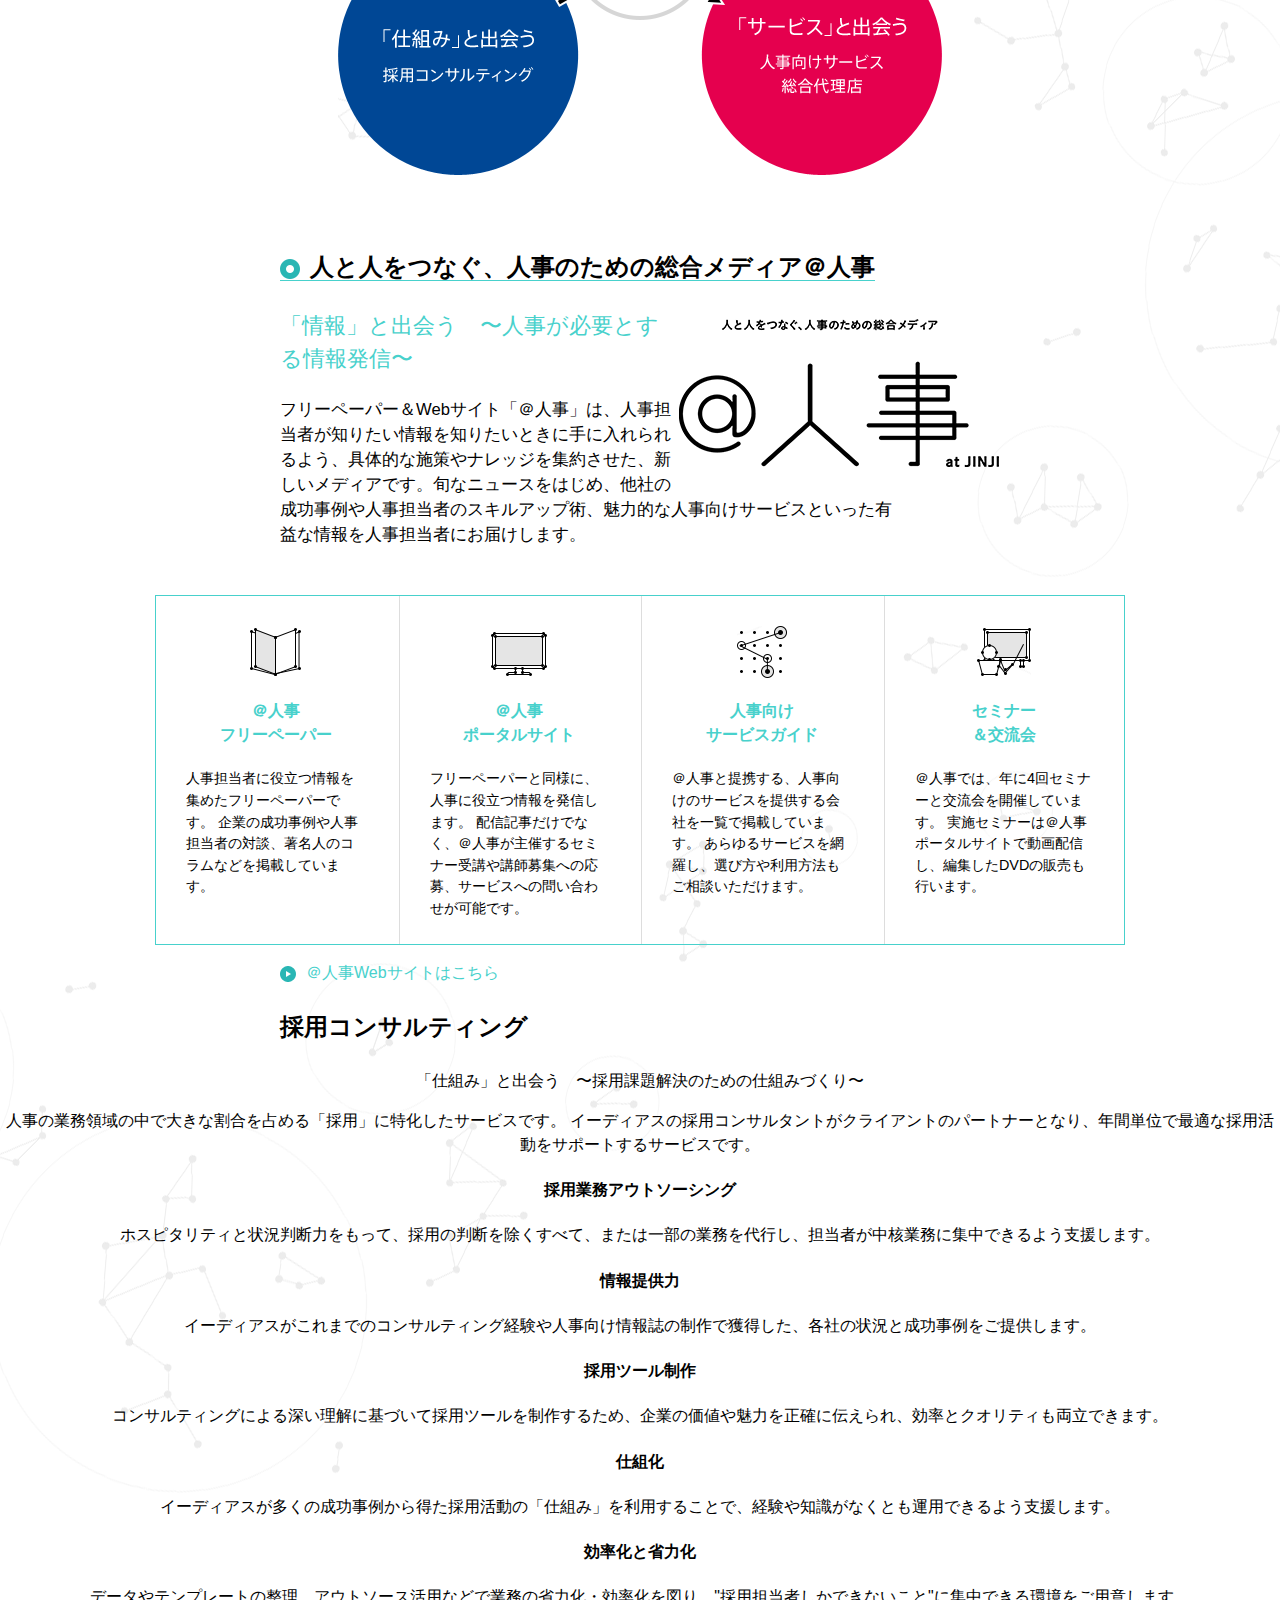
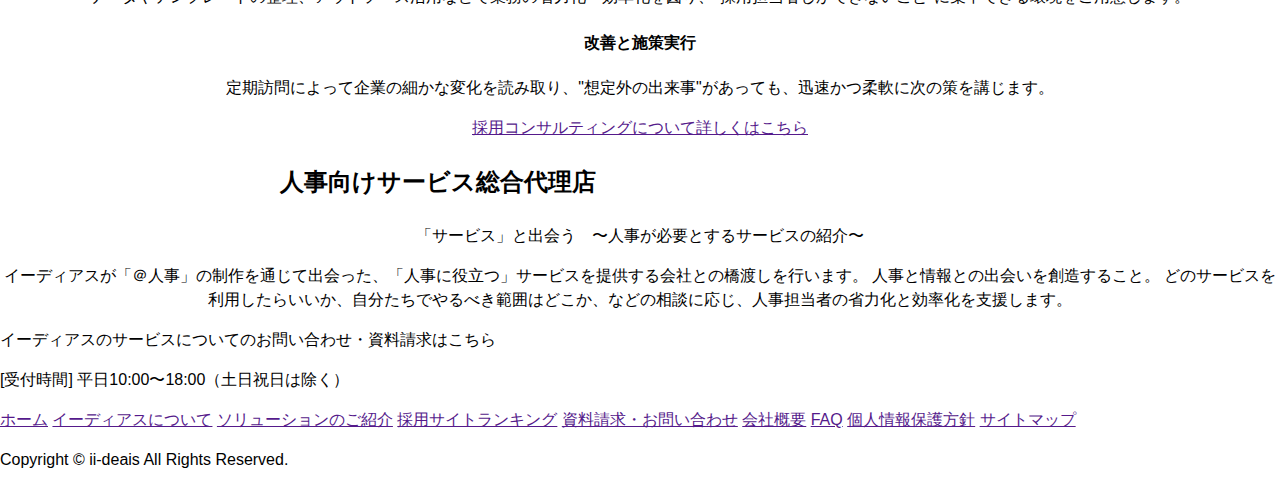
==== commit deb9e4a8: "add: 「サービス」の@人事の画像、デザインを追加" ====
--- a/kadai1/index.html
+++ b/kadai1/index.html
@@ -64,7 +64,7 @@
                 <p>イーディアスは人事の皆様との共創によって提供価値を高めていきます。</p>
                 <p class="image1"><img src="img/img03.png" alt="イメージ1"></p>
 
-                <div class="table">
+                <div class="flexbox">
                     <div class="content">
                         <p><img src="img/img04.jpg" alt="イメージ2"></p>
                         <h4>コンサルティング×<br>クリエイティブ×情報力</h4>
@@ -89,27 +89,44 @@
             </section>
 
             <section class="service_info">
+                <p class="deco1"><img src="img/ttl_deco.png" alt="タイトル装飾3"></p>
                 <h2 class="subtitles">イーディアスのサービス</h2>
+                <p class="deco2"><img src="img/ttl_dots.png" alt="タイトル装飾4"></p>
+                <p class="image5"><img src="img/img07.png" alt="イメージ5"></p>
                 <div class="at_jinji">
-                    <h3>人と人をつなぐ、人事のための総合メディア＠人事</h3>
-                    <p>「情報」と出会う　〜人事が必要とする情報発信〜</p>
-                    <p>フリーペーパー＆Webサイト「＠人事」は、人事担当者が知りたい情報を知りたいときに手に入れられるよう、具体的な施策やナレッジを集約させた、新しいメディアです。
-                       旬なニュースをはじめ、他社の成功事例や人事担当者のスキルアップ術、魅力的な人事向けサービスといった有益な情報を人事担当者にお届けします。</p>
+                    <h3><span class="bottom_line"><img class="icon_img" src="img/icon01.png" alt="アイコン1" align="middle">人と人をつなぐ、人事のための総合メディア＠人事</span></h3>
+                    <img class="jinji_img" src="img/text_img.png" alt="@人事">
+                    <p class="subtitles2">「情報」と出会う　〜人事が必要とする情報発信〜</p>
+                    <p class="sentence">フリーペーパー＆Webサイト「＠人事」は、人事担当者が知りたい情報を知りたいときに手に入れられるよう、具体的な施策やナレッジを集約させた、新しいメディアです。旬なニュースをはじめ、他社の成功事例や人事担当者のスキルアップ術、魅力的な人事向けサービスといった有益な情報を人事担当者にお届けします。</p>
 
-                    <h4>＠人事フリーペーパー</h4>
-                    <p>人事担当者に役立つ情報を集めたフリーペーパーです。
-                       企業の成功事例や人事担当者の対談、著名人のコラムなどを掲載しています。</p>
-                    <h4>＠人事ポータルサイト</h4>
-                    <p>フリーペーパーと同様に、人事に役立つ情報を発信します。
-                       配信記事だけでなく、＠人事が主催するセミナー受講や講師募集への応募、サービスへの問い合わせが可能です。</p>
-                    <h4>人事向けサービスガイド</h4>
-                    <p>＠人事と提携する、人事向けのサービスを提供する会社を一覧で掲載しています。
-                       あらゆるサービスを網羅し、選び方や利用方法もご相談いただけます。</p>
-                    <h4>セミナー＆交流会</h4>
-                    <p>＠人事では、年に4回セミナーと交流会を開催しています。
-                       実施セミナーは＠人事ポータルサイトで動画配信し、編集したDVDの販売も行います。</p>
+                    <div class="flexbox">
+                        <div>
+                            <img src="img/icon10.png" alt="アイコン2">
+                            <h4>＠人事<br>フリーペーパー</h4>
+                            <p>人事担当者に役立つ情報を集めたフリーペーパーです。
+                               企業の成功事例や人事担当者の対談、著名人のコラムなどを掲載しています。</p>
+                        </div>
+                        <div class="content_border">
+                            <img src="img/icon07.png" alt="アイコン3">
+                            <h4>＠人事<br>ポータルサイト</h4>
+                            <p>フリーペーパーと同様に、人事に役立つ情報を発信します。
+                               配信記事だけでなく、＠人事が主催するセミナー受講や講師募集への応募、サービスへの問い合わせが可能です。</p>
+                        </div>
+                        <div class="content_border">
+                            <img src="img/icon08.png" alt="アイコン3">
+                            <h4>人事向け<br>サービスガイド</h4>
+                            <p>＠人事と提携する、人事向けのサービスを提供する会社を一覧で掲載しています。
+                               あらゆるサービスを網羅し、選び方や利用方法もご相談いただけます。</p>
+                        </div>
+                        <div class="content_border">
+                            <img src="img/icon09.png" alt="アイコン4">
+                            <h4>セミナー<br>＆交流会</h4>
+                            <p>＠人事では、年に4回セミナーと交流会を開催しています。
+                               実施セミナーは＠人事ポータルサイトで動画配信し、編集したDVDの販売も行います。</p>
+                        </div>
+                    </div>
 
-                    <a href="">＠人事Webサイトはこちら</a>
+                    <p class="jinji_link"><img class="icon_img" src="img/icon02.png" alt="アイコン5" align="middle"><a href="">＠人事Webサイトはこちら</a></p>
                 </div>
 
                 <div class="saiyo">
--- a/kadai1/css/style.css
+++ b/kadai1/css/style.css
@@ -6,7 +6,7 @@
     box-shadow: 0px 4px 2px -2px #ebebeb;
 }
 
-.nav_bar {
+nav .nav_bar {
     list-style: none;
     overflow: hidden;
     padding-top: 10px;
@@ -15,7 +15,7 @@
     padding-right: 30px;
 }
 
-.site-logo {
+nav .site-logo {
     float: left;
     position: relative;
     top: 0;
@@ -26,11 +26,11 @@
     height: 50%;
 }
 
-.items {
+nav .items {
     float: right;
 }
 
-.items li {
+nav .items li {
     height:42px;
     width: 135px;
     float: left;
@@ -40,12 +40,12 @@
     border-left: 1px solid #ddd;
 }
 
-.last_item {
+nav .last_item {
     float: left;
     border-right: 1px solid #ddd;
 }
 
-.nav_bar li a {
+nav .nav_bar li a {
     display: block;
     text-align: center;
     text-decoration: none;
@@ -56,7 +56,7 @@
     border-bottom: solid 4px transparent;
 }
 
-.nav_bar li a:hover {
+nav .nav_bar li a:hover {
     color: #2e54b3;
     border-bottom: solid 4px #093fac;
 }
@@ -83,6 +83,7 @@
 .overview {
     text-align: center;
 }
+
 .overview p {
     padding: 15px;
     font-size: 102%;
@@ -114,11 +115,11 @@
     font-size: 200%;
 }
 
-.provide_value .deco1 {
+.deco1 {
     padding-top: 50px;
 }
 
-.provide_value .deco2 {
+.deco2 {
     padding-bottom: 40px;
 }
 
@@ -126,7 +127,7 @@
     padding: 40px 0;
 }
 
-.provide_value .table {
+.provide_value .flexbox {
     display: flex;
     margin: auto;
     width: 70%;
@@ -150,6 +151,86 @@
 }
 
 .service_info {
+    text-align: center;
+}
+
+.image5 {
+    padding-bottom: 50px;
+}
+
+h3 {
+    font-size: 150%;
+    text-align: left;
+    padding-left: 280px;
+    padding-right: 280px;
+}
+
+.icon_img {
+    padding-right: 10px;
+}
+
+.bottom_line {
+    border-bottom: solid 1px #48d1cc;
+}
+
+.subtitles2 {
+    color: #48d1cc;
+    font-size: 140%;
+    text-align: left;
+    padding-left: 280px;
+    padding-right: 280px;
+}
+
+.sentence {
+    font-size: 104%;
+    text-align: left;
+    max-width: 900px;
+    padding-left: 280px;
+    padding-bottom: 30px;
+}
+
+.jinji_img {
+    float: right;
+    padding-top: 10px;
+    padding-right: 280px;
+    padding-bottom: 30px;
+}
+
+.service_info .flexbox {
+    display: flex;
+    margin: auto;
+    width: 970px;
+    height: 350px;
+    justify-content: space-between;
+    border: solid 1px #48d1cc;
+}
+
+.flexbox h4 {
+    color: #48d1cc;
+}
+
+.flexbox p {
+    font-size: 90%;
+    text-align: left;
+}
+
+.flexbox div {
+    flex-basis: 240px;
+    padding: 30px;
+}
+
+.flexbox .content_border {
+    border-left: 1px solid #ddd;
+}
+
+.jinji_link {
+    text-align: left;
+    padding-left: 280px;
+}
+
+.jinji_link a {
+    color: #48d1cc;
+    text-decoration: none;
 }
 
 .page_link {
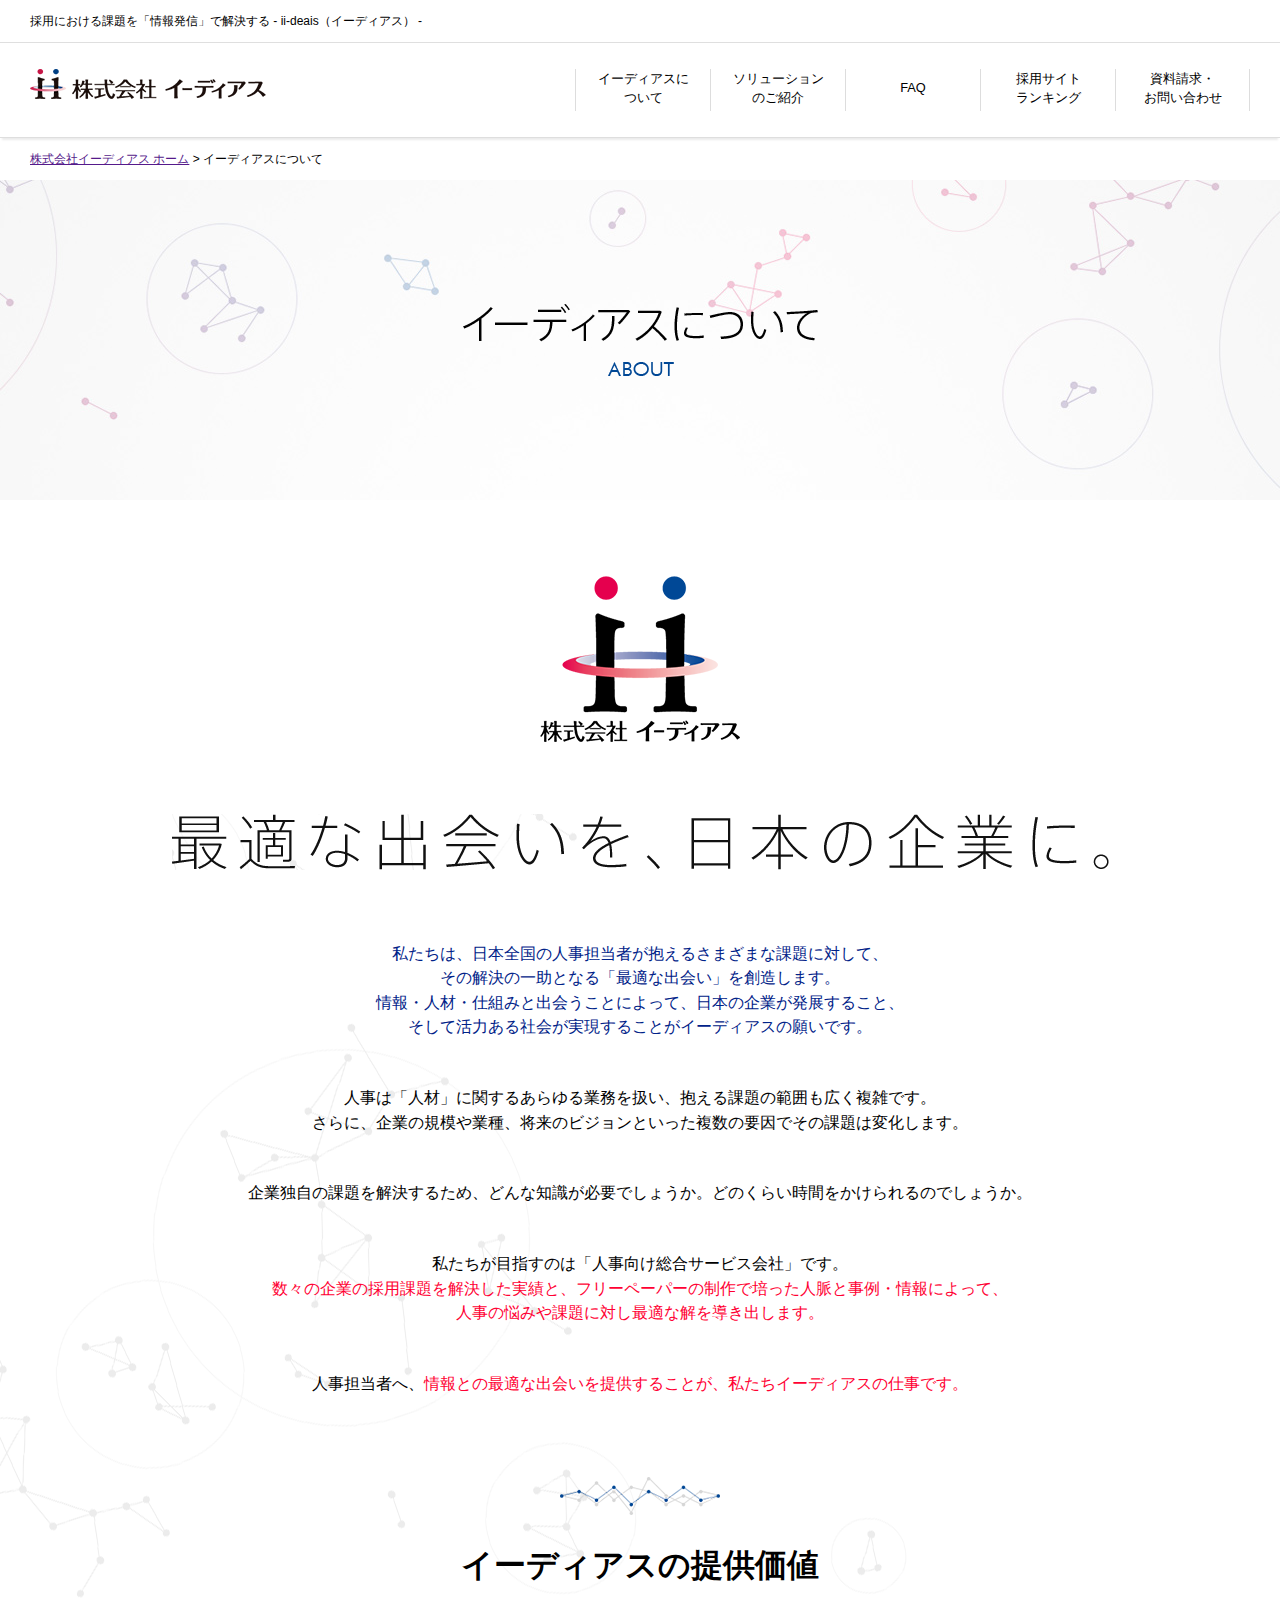
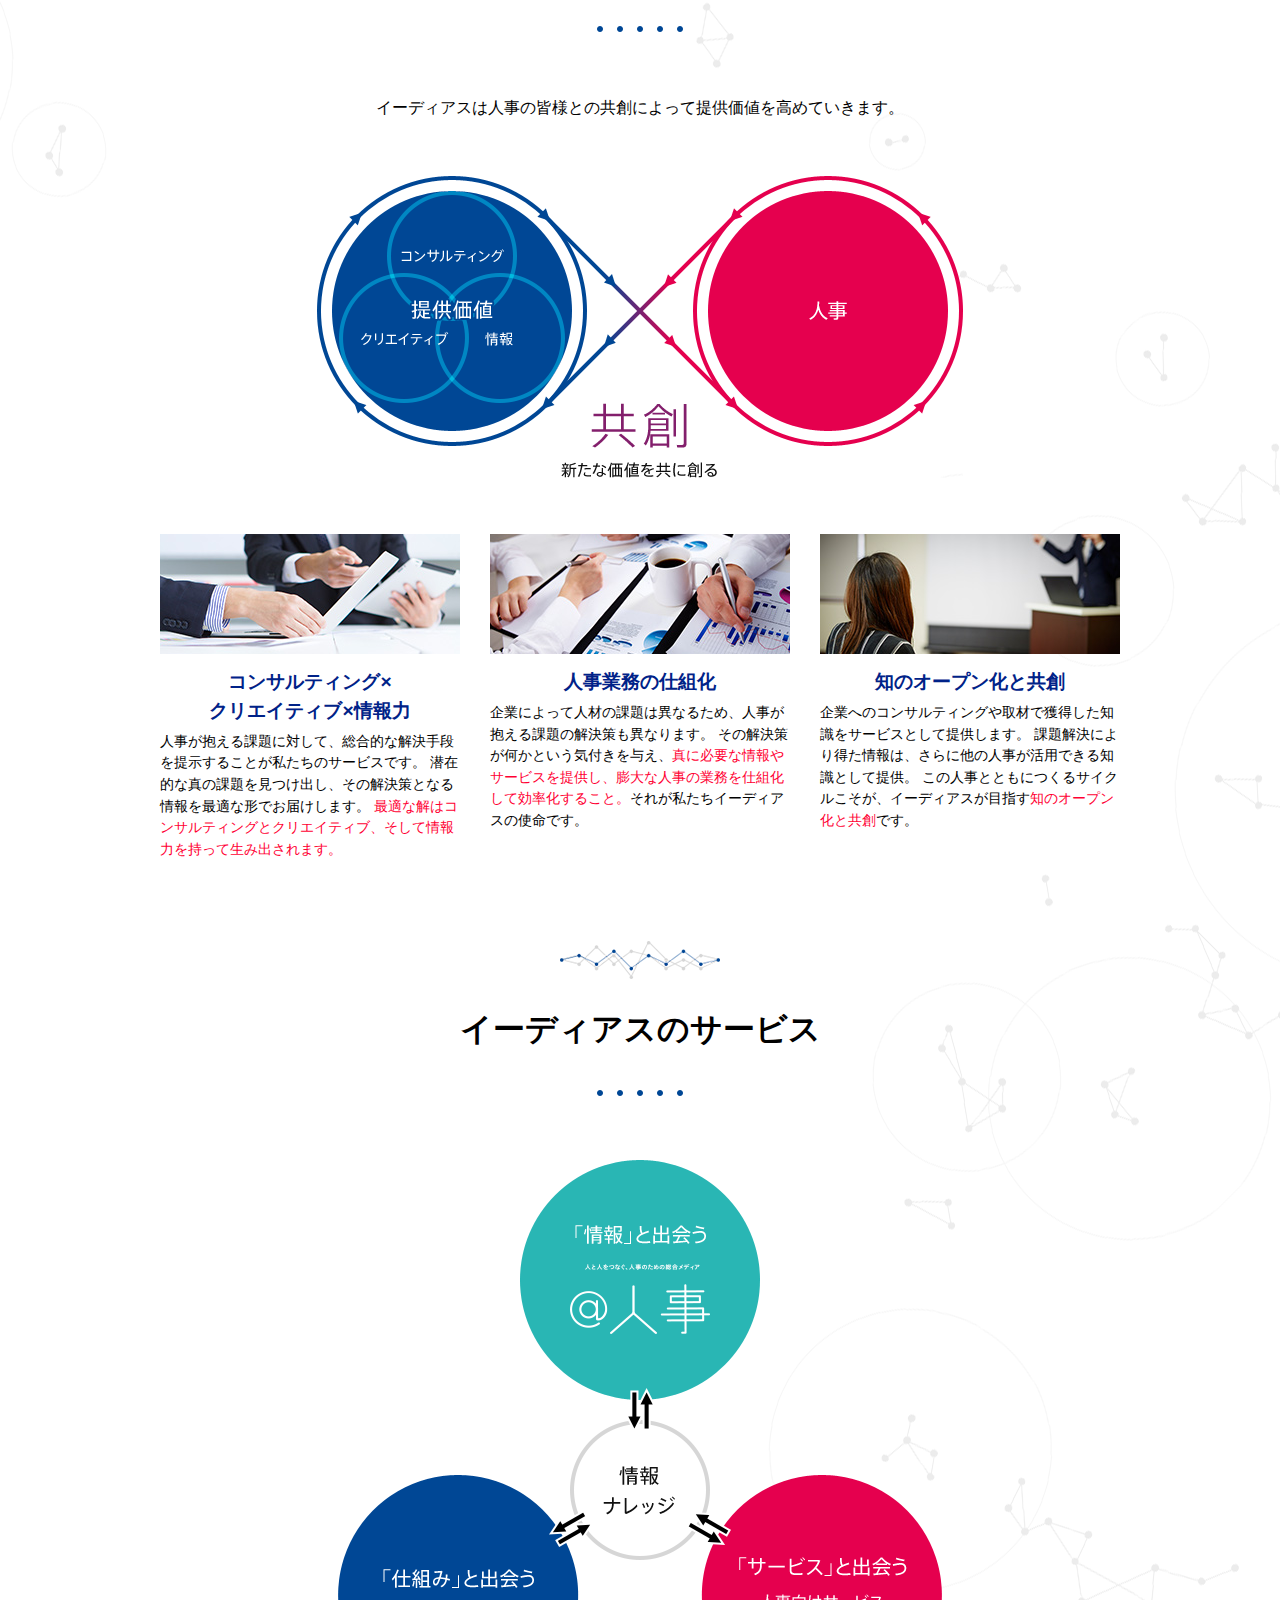
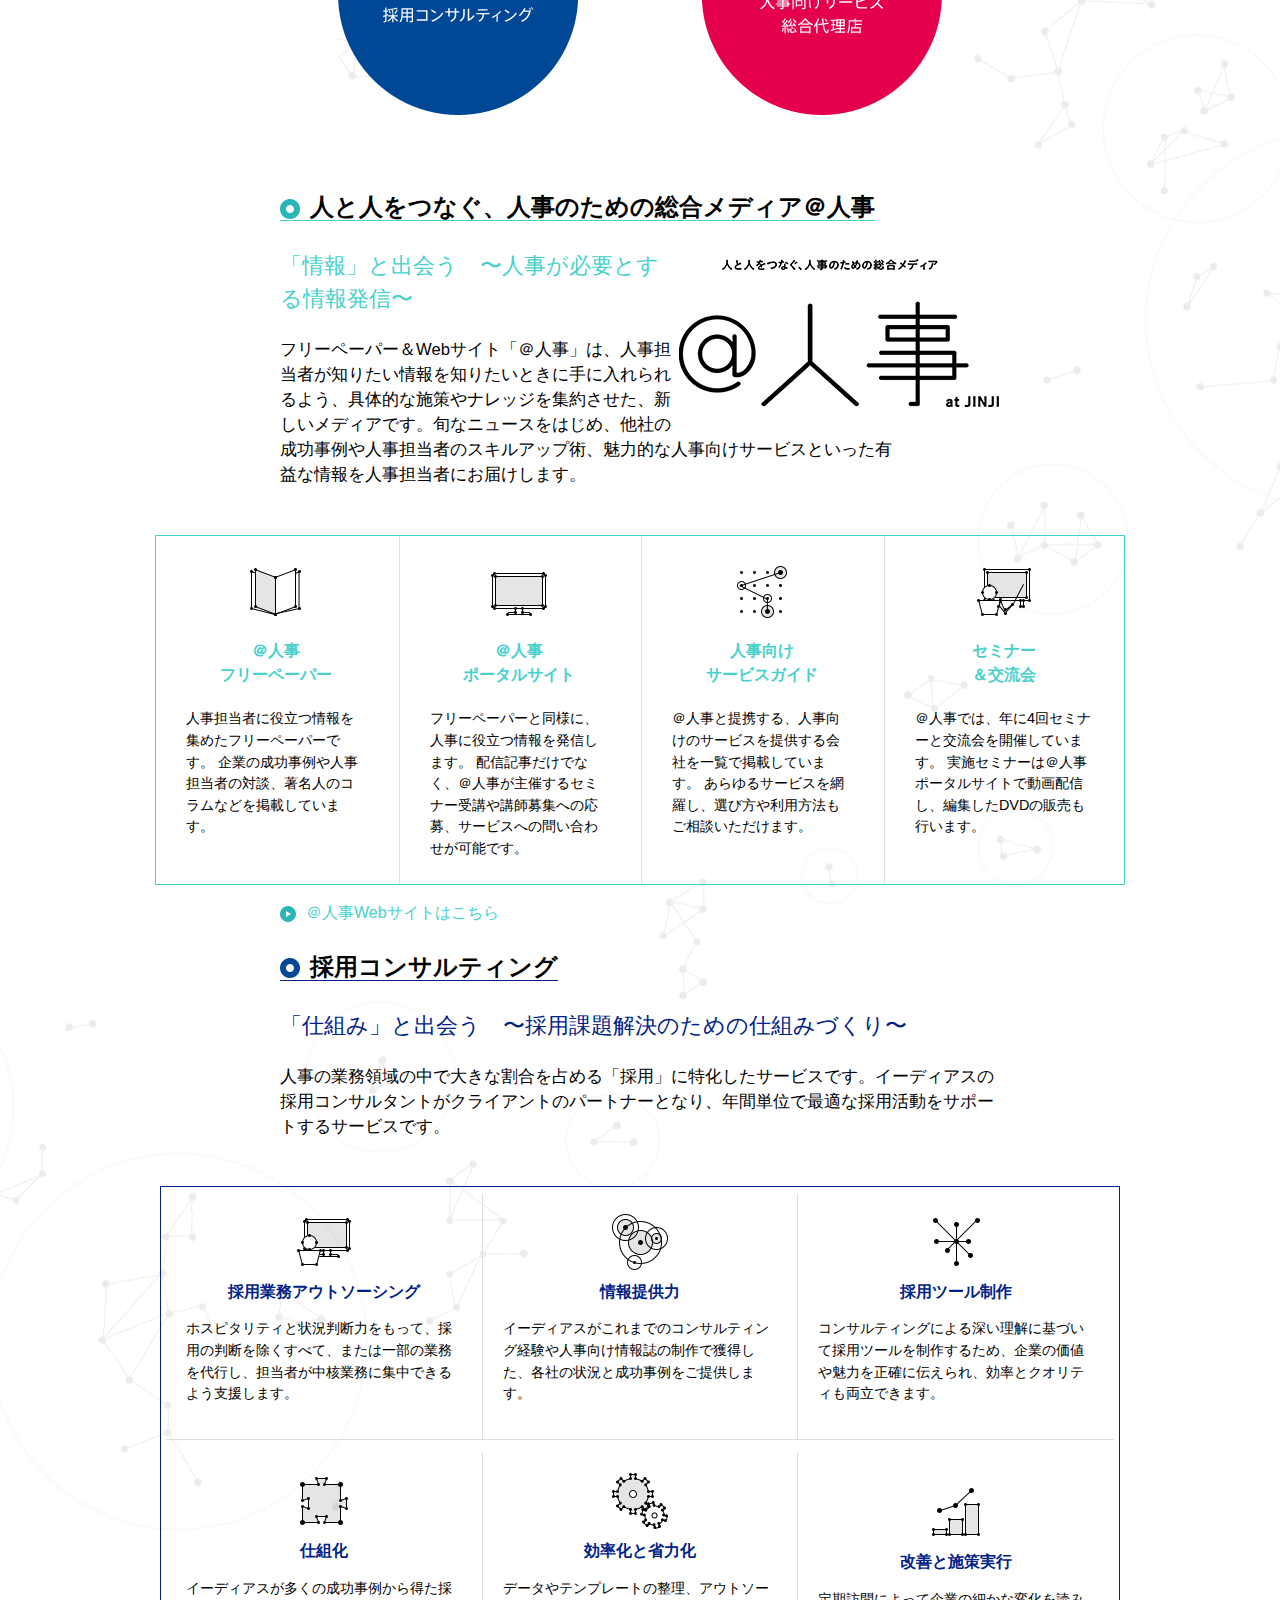
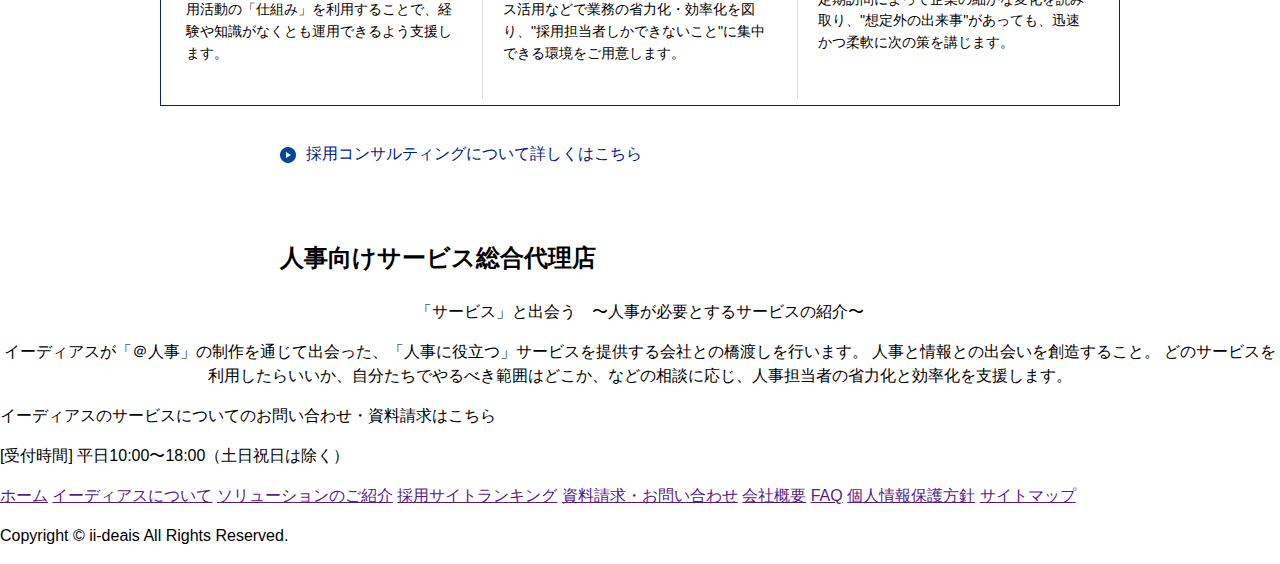
==== commit 9db2f93b: "add: 「サービス」の後半の画像、デザインを追加" ====
--- a/kadai1/index.html
+++ b/kadai1/index.html
@@ -129,26 +129,45 @@
                     <p class="jinji_link"><img class="icon_img" src="img/icon02.png" alt="アイコン5" align="middle"><a href="">＠人事Webサイトはこちら</a></p>
                 </div>
 
-                <div class="saiyo">
-                    <h3>採用コンサルティング</h3>
-                    <p>「仕組み」と出会う　〜採用課題解決のための仕組みづくり〜</p>
-                    <p>人事の業務領域の中で大きな割合を占める「採用」に特化したサービスです。
-                       イーディアスの採用コンサルタントがクライアントのパートナーとなり、年間単位で最適な採用活動をサポートするサービスです。</p>
-
-                    <h4>採用業務アウトソーシング</h4>
-                    <p>ホスピタリティと状況判断力をもって、採用の判断を除くすべて、または一部の業務を代行し、担当者が中核業務に集中できるよう支援します。</p>
-                    <h4>情報提供力</h4>
-                    <p>イーディアスがこれまでのコンサルティング経験や人事向け情報誌の制作で獲得した、各社の状況と成功事例をご提供します。</p>
-                    <h4>採用ツール制作</h4>
-                    <p>コンサルティングによる深い理解に基づいて採用ツールを制作するため、企業の価値や魅力を正確に伝えられ、効率とクオリティも両立できます。</p>
-                    <h4>仕組化</h4>
-                    <p>イーディアスが多くの成功事例から得た採用活動の「仕組み」を利用することで、経験や知識がなくとも運用できるよう支援します。</p>
-                    <h4>効率化と省力化</h4>
-                    <p>データやテンプレートの整理、アウトソース活用などで業務の省力化・効率化を図り、"採用担当者しかできないこと"に集中できる環境をご用意します。</p>
-                    <h4>改善と施策実行</h4>
-                    <p>定期訪問によって企業の細かな変化を読み取り、"想定外の出来事"があっても、迅速かつ柔軟に次の策を講じます。</p>
-
-                    <a href="">採用コンサルティングについて詳しくはこちら</a>
+                <div class="consul">
+                    <h3><span class="bottom_line_blue"><img class="icon_img" src="img/ttl_icon01.png" alt="アイコン6" align="middle">採用コンサルティング</span></h3>
+                    <p class="subtitles3">「仕組み」と出会う　〜採用課題解決のための仕組みづくり〜</p>
+                    <p class="sentence2">人事の業務領域の中で大きな割合を占める「採用」に特化したサービスです。イーディアスの採用コンサルタントがクライアントのパートナーとなり、年間単位で最適な採用活動をサポートするサービスです。</p>
+
+                    <div class="flexbox">
+                        <div class="content_border1">
+                            <img src="img/icon12.png" alt="アイコン7">
+                            <h4>採用業務アウトソーシング</h4>
+                            <p>ホスピタリティと状況判断力をもって、採用の判断を除くすべて、または一部の業務を代行し、担当者が中核業務に集中できるよう支援します。</p>
+                        </div>
+                        <div class="content_border2">
+                            <img src="img/icon11.png" alt="アイコン8">
+                            <h4>情報提供力</h4>
+                            <p>イーディアスがこれまでのコンサルティング経験や人事向け情報誌の制作で獲得した、各社の状況と成功事例をご提供します。</p>
+                        </div>
+                        <div class="content_border3">
+                            <img src="img/icon13.png" alt="アイコン9">
+                            <h4>採用ツール制作</h4>
+                            <p>コンサルティングによる深い理解に基づいて採用ツールを制作するため、企業の価値や魅力を正確に伝えられ、効率とクオリティも両立できます。</p>
+                        </div>
+                        <div class="content_border4">
+                            <img src="img/icon15.png" alt="アイコン10">
+                            <h4>仕組化</h4>
+                            <p>イーディアスが多くの成功事例から得た採用活動の「仕組み」を利用することで、経験や知識がなくとも運用できるよう支援します。</p>
+                        </div>
+                        <div class="content_border5">
+                            <img src="img/icon14.png" alt="アイコン11">
+                            <h4>効率化と省力化</h4>
+                            <p>データやテンプレートの整理、アウトソース活用などで業務の省力化・効率化を図り、"採用担当者しかできないこと"に集中できる環境をご用意します。</p>
+                        </div>
+                        <div class="content_border6">
+                            <img src="img/icon16.png" alt="アイコン12">
+                            <h4>改善と施策実行</h4>
+                            <p>定期訪問によって企業の細かな変化を読み取り、"想定外の出来事"があっても、迅速かつ柔軟に次の策を講じます。</p>
+                        </div>
+                    </div>
+
+                    <p class="consal_link"><img class="icon_img" src="img/icon05.png" alt="アイコン13"><a href="">採用コンサルティングについて詳しくはこちら</a></p>
                 </div>
 
                 <div class="agency">
--- a/kadai1/css/style.css
+++ b/kadai1/css/style.css
@@ -184,7 +184,7 @@
 .sentence {
     font-size: 104%;
     text-align: left;
-    max-width: 900px;
+    width: 900px;
     padding-left: 280px;
     padding-bottom: 30px;
 }
@@ -196,7 +196,7 @@
     padding-bottom: 30px;
 }
 
-.service_info .flexbox {
+.at_jinji .flexbox {
     display: flex;
     margin: auto;
     width: 970px;
@@ -205,7 +205,7 @@
     border: solid 1px #48d1cc;
 }
 
-.flexbox h4 {
+.at_jinji .flexbox h4 {
     color: #48d1cc;
 }
 
@@ -214,12 +214,12 @@
     text-align: left;
 }
 
-.flexbox div {
+.at_jinji .flexbox div {
     flex-basis: 240px;
     padding: 30px;
 }
 
-.flexbox .content_border {
+.at_jinji .content_border {
     border-left: 1px solid #ddd;
 }
 
@@ -233,6 +233,85 @@
     text-decoration: none;
 }
 
+.bottom_line_blue {
+    border-bottom: solid 1px #002288;
+}
+
+.subtitles3 {
+    color: #002288;
+    font-size: 140%;
+    text-align: left;
+    padding-left: 280px;
+    padding-right: 280px;
+}
+
+.sentence2 {
+    font-size: 104%;
+    text-align: left;
+    padding-left: 280px;
+    padding-right: 280px;
+    padding-bottom: 30px;
+}
+
+.consul .flexbox {
+    display: flex;
+    align-items: center;
+    justify-content: center;
+    flex-wrap: wrap;
+    margin: auto;
+    width: 960px;
+    height: 520px;
+    border: solid 1px #002288;
+}
+
+.consul .flexbox h4 {
+    color: #002288;
+    margin-top: 10px;
+    margin-bottom: 10px;
+}
+
+.consul .content_border1 {
+    border-bottom: 1px solid #ddd;
+}
+
+.consul .content_border2 {
+    border-left: 1px solid #ddd;
+    border-right: 1px solid #ddd;
+    border-bottom: 1px solid #ddd;
+}
+
+.consul .content_border3 {
+    border-bottom: 1px solid #ddd;
+}
+
+.consul .content_border4 {
+}
+
+.consul .content_border5 {
+    border-left: 1px solid #ddd;
+    border-right: 1px solid #ddd;
+}
+
+.consul .content_border6 {
+}
+
+.consul .flexbox div {
+    width: 33%;
+    padding: 20px;
+}
+
+.consal_link {
+    text-align: left;
+    padding-top: 20px;
+    padding-left: 280px;
+    padding-bottom: 50px;
+}
+
+.consal_link a {
+    color: #002288;
+    text-decoration: none;
+}
+
 .page_link {
 }
 
@@ -242,7 +321,7 @@
 .at_jinji {
 }
 
-.saiyo {
+.consul {
 }
 
 .agency {
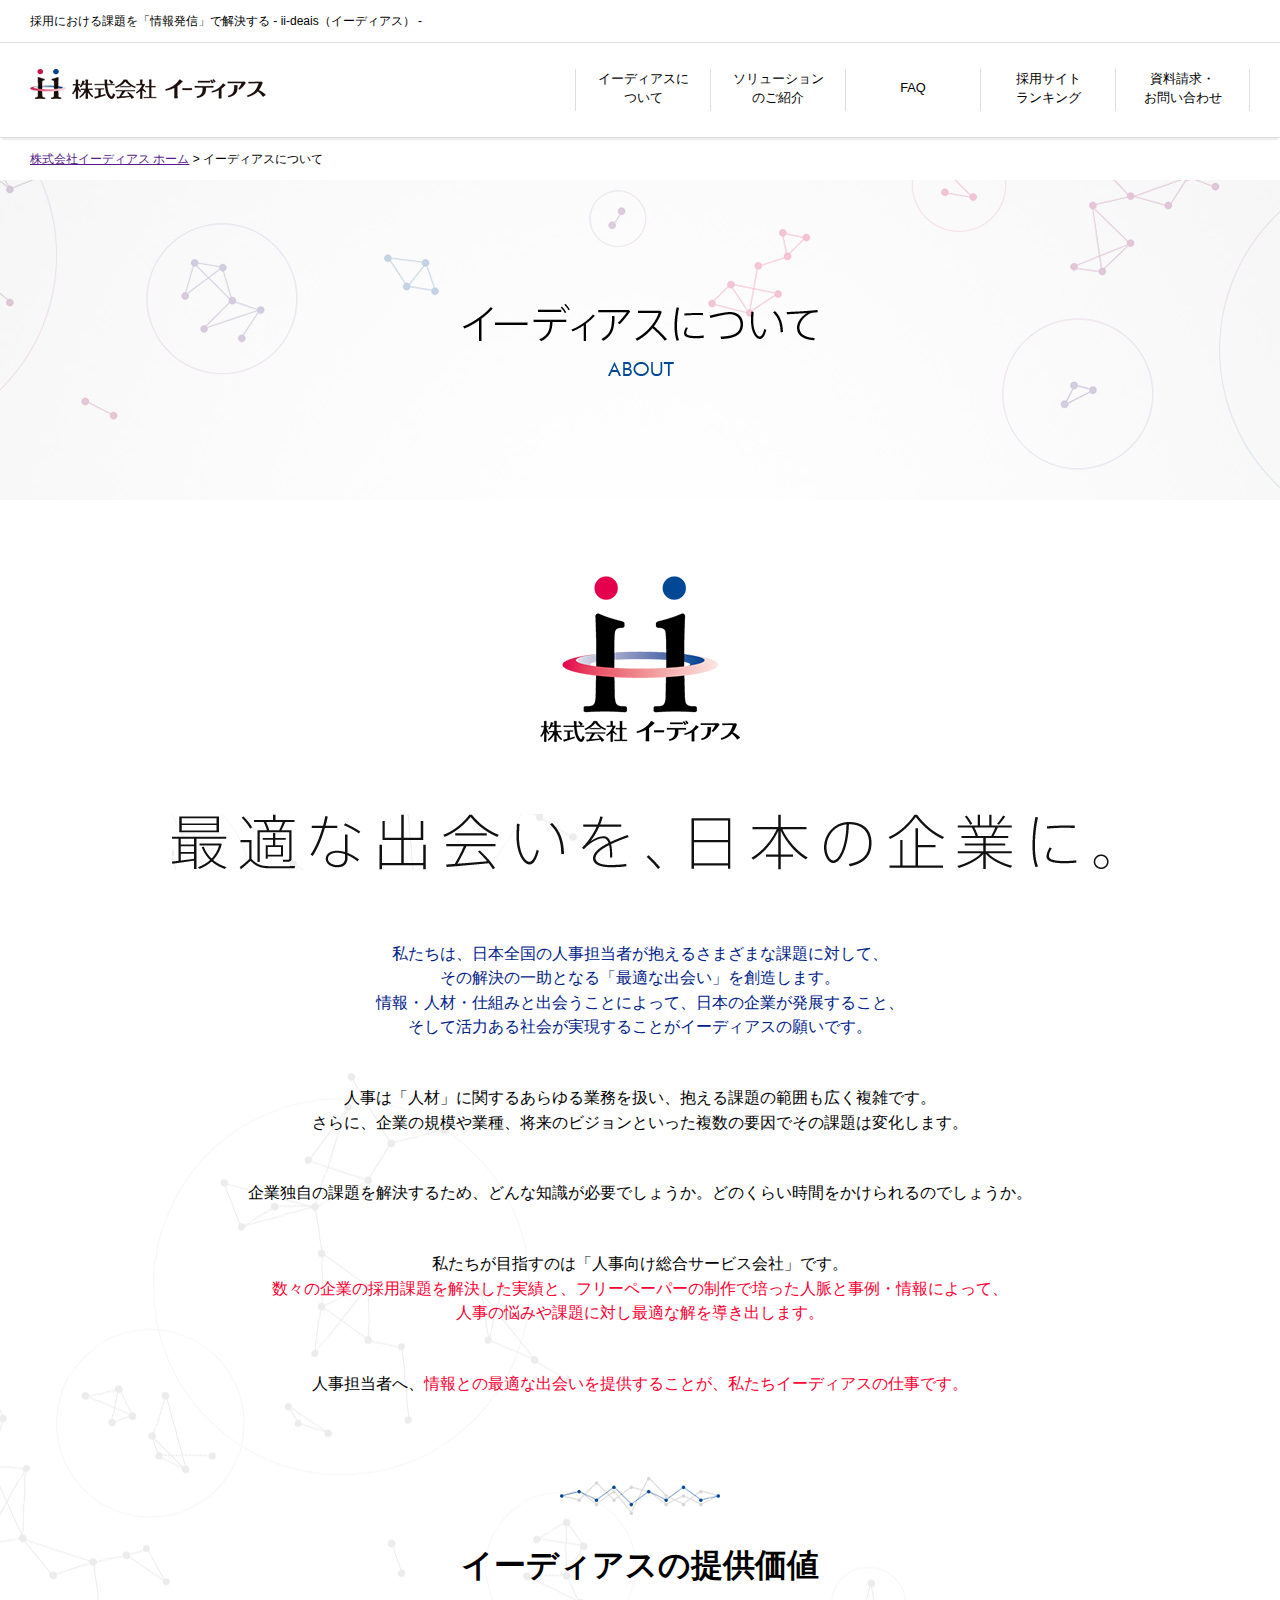
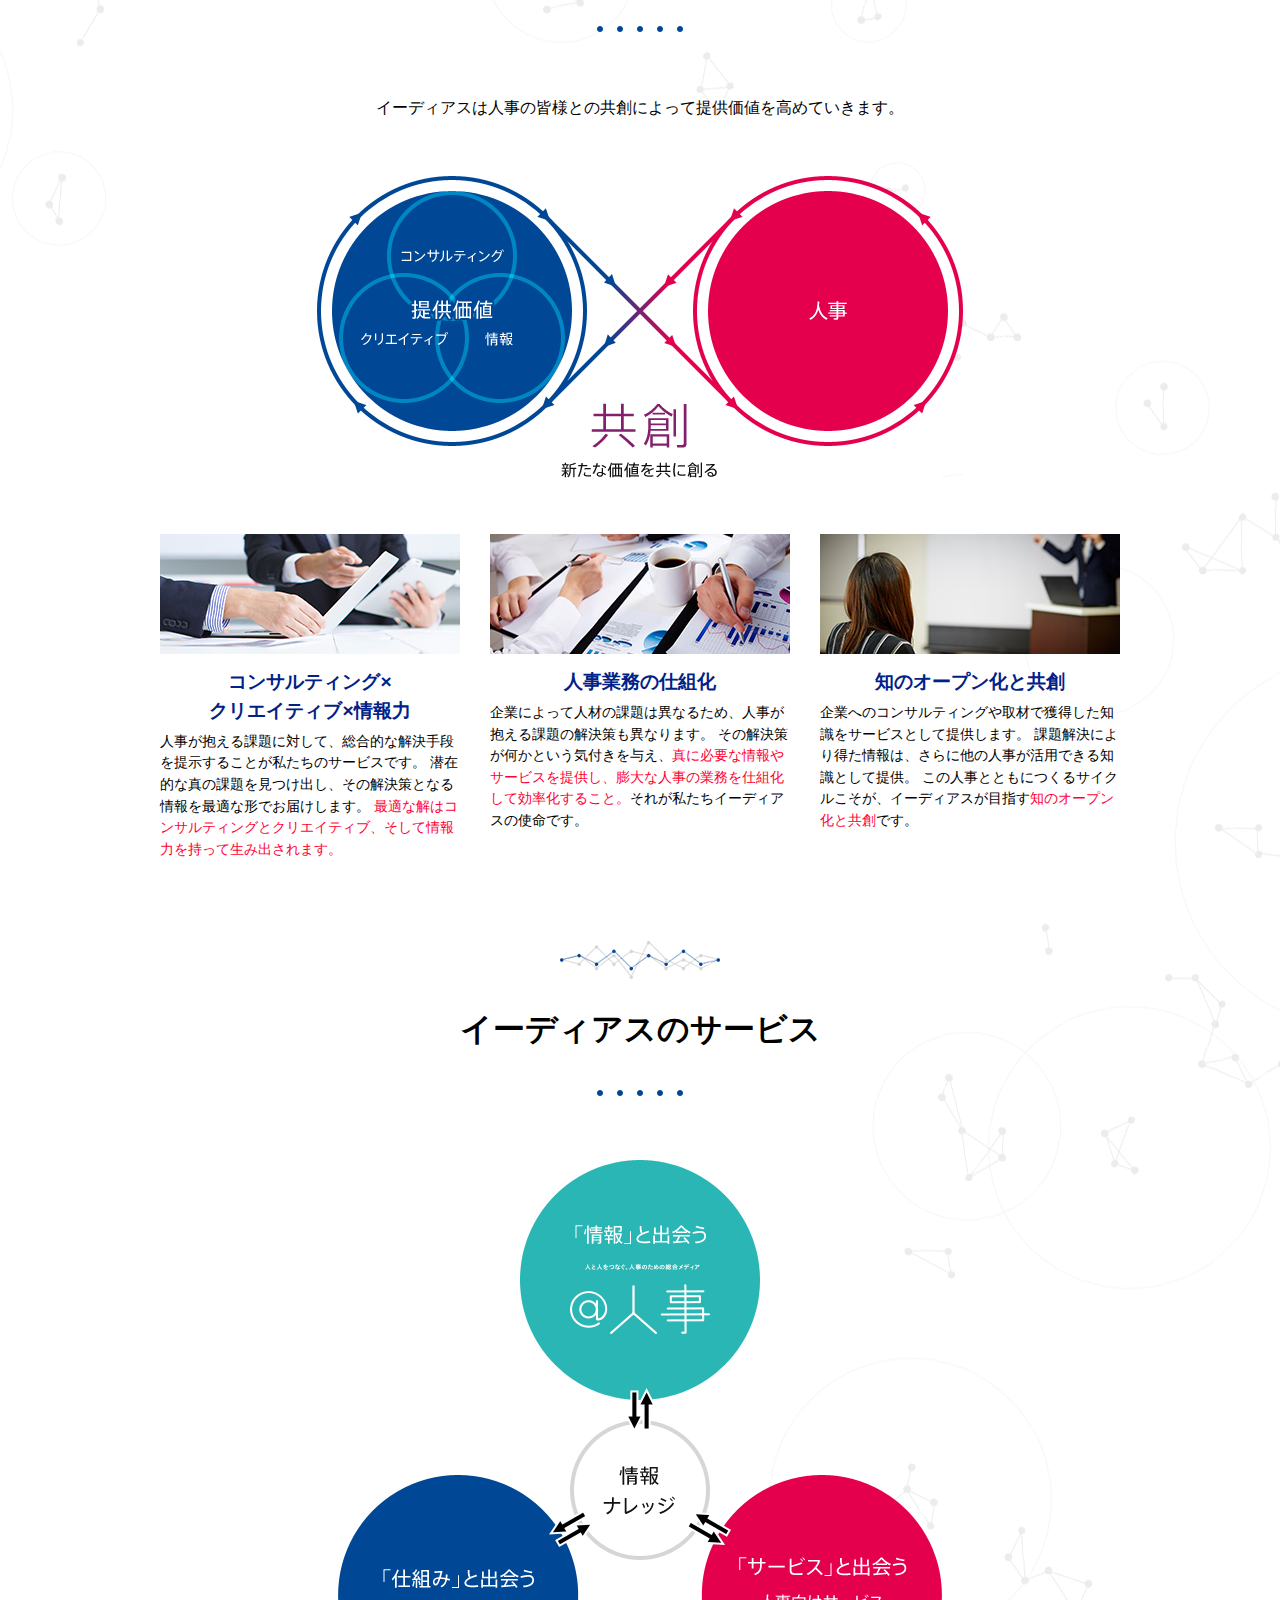
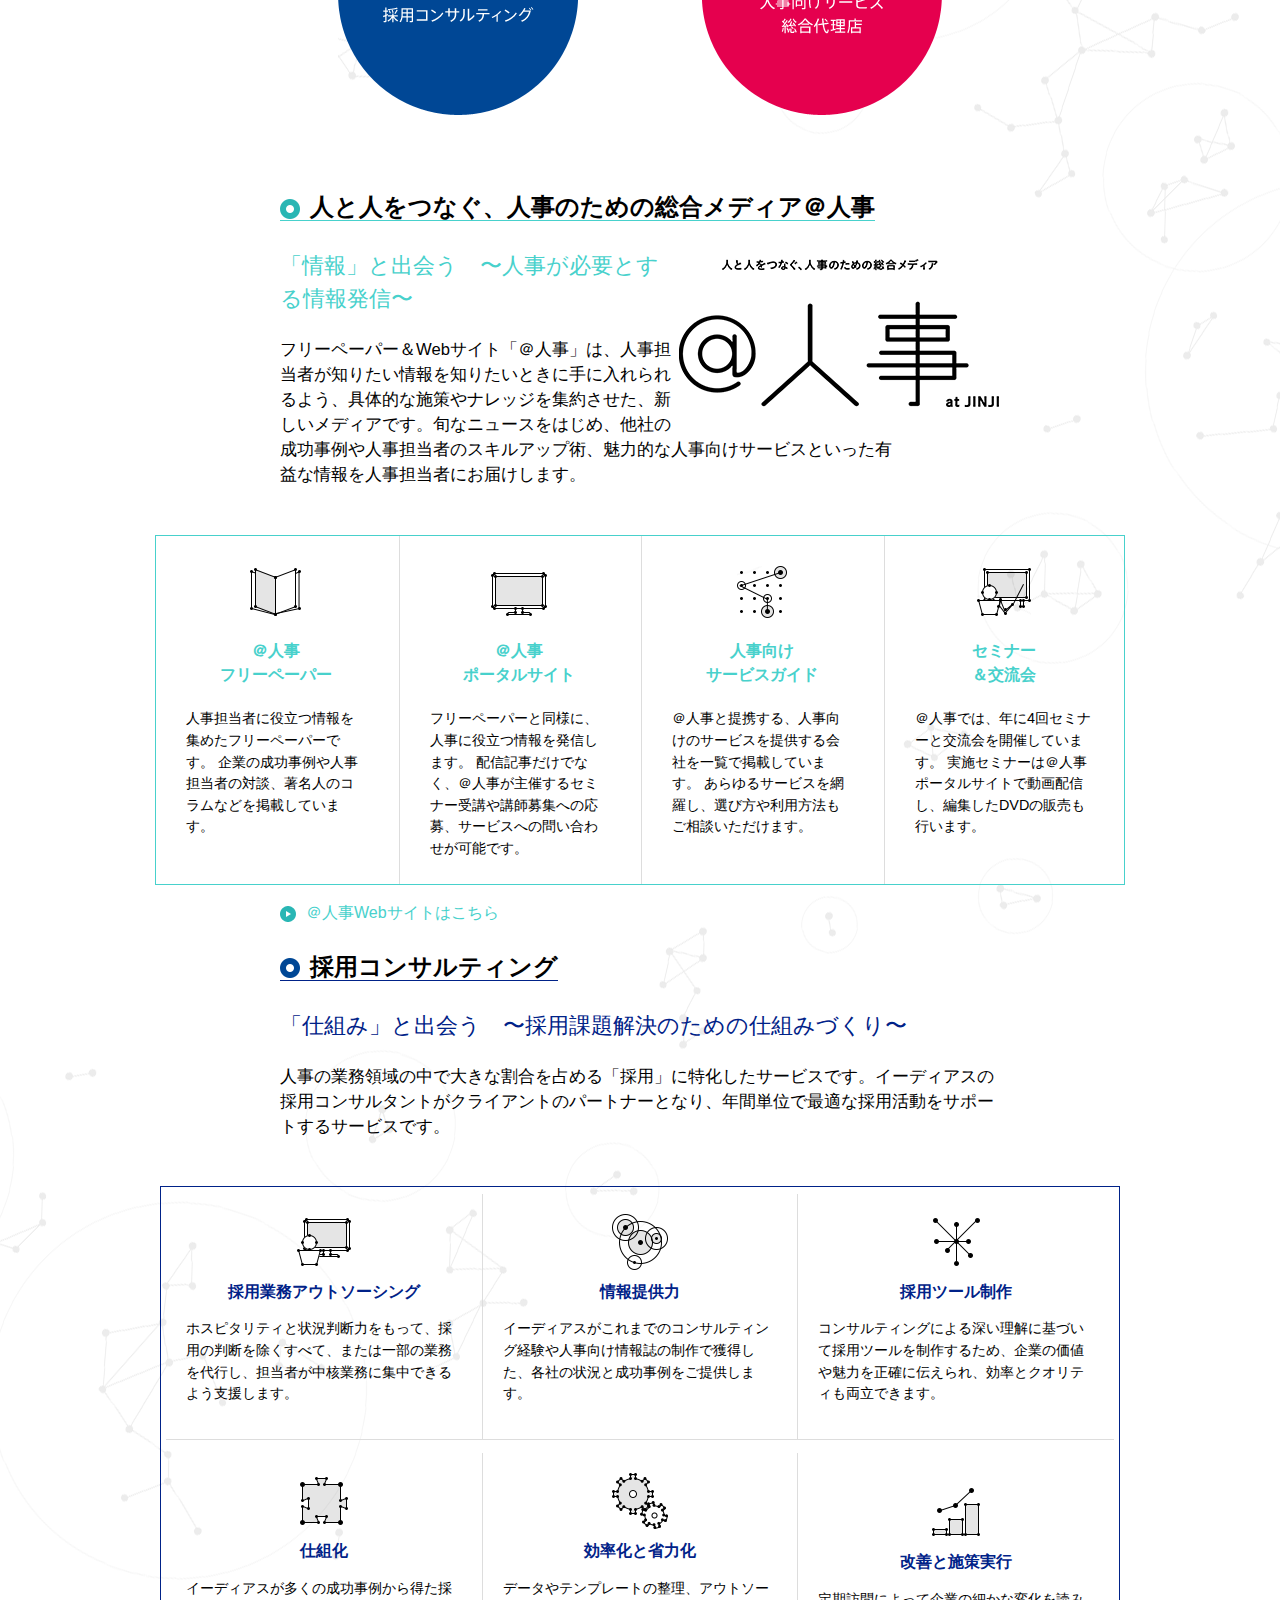
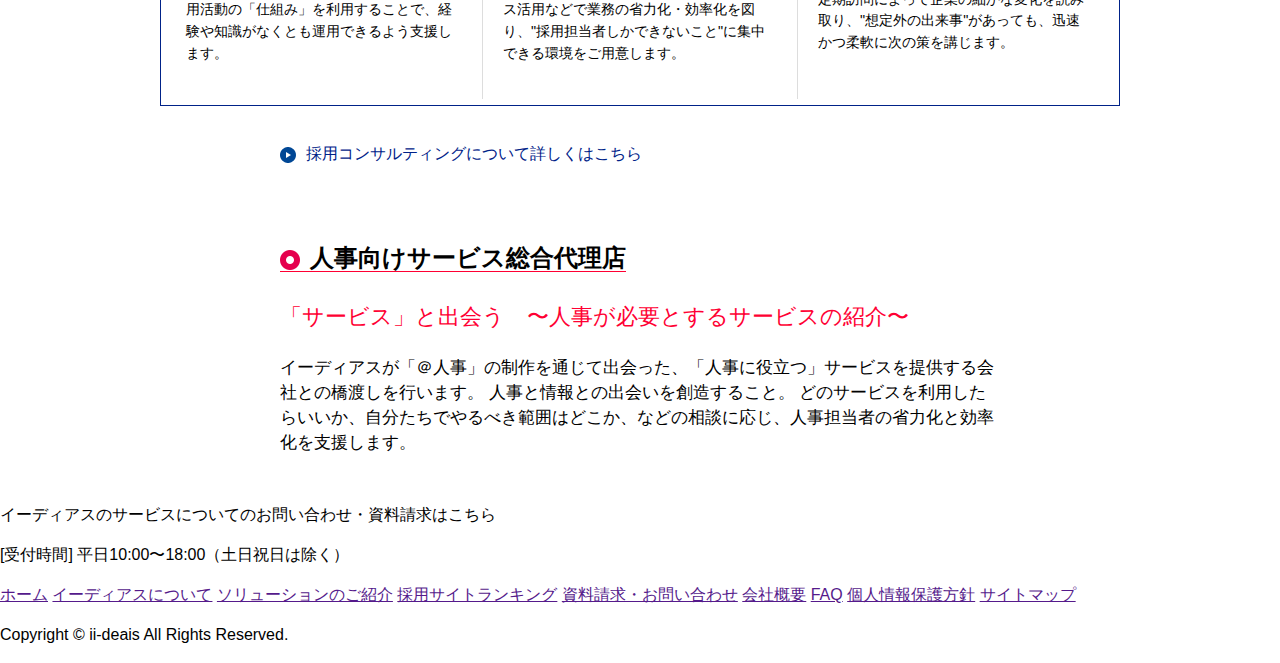
==== commit 18f1cf64: "add: 9db2f93のコミットし忘れ分" ====
--- a/kadai1/index.html
+++ b/kadai1/index.html
@@ -171,9 +171,9 @@
                 </div>
 
                 <div class="agency">
-                    <h3>人事向けサービス総合代理店</h3>
-                    <p>「サービス」と出会う　〜人事が必要とするサービスの紹介〜</p>
-                    <p>イーディアスが「＠人事」の制作を通じて出会った、「人事に役立つ」サービスを提供する会社との橋渡しを行います。
+                    <h3><span class="bottom_line_red"><img class="icon_img" src="img/icon06.png" alt="アイコン13" align="middle">人事向けサービス総合代理店</h3>
+                    <p class="subtitles4">「サービス」と出会う　〜人事が必要とするサービスの紹介〜</p>
+                    <p class="sentence2">イーディアスが「＠人事」の制作を通じて出会った、「人事に役立つ」サービスを提供する会社との橋渡しを行います。
                        人事と情報との出会いを創造すること。
                        どのサービスを利用したらいいか、自分たちでやるべき範囲はどこか、などの相談に応じ、人事担当者の省力化と効率化を支援します。</p>
                 </div>
--- a/kadai1/css/style.css
+++ b/kadai1/css/style.css
@@ -312,18 +312,18 @@
     text-decoration: none;
 }
 
+.bottom_line_red {
+    border-bottom: solid 1px #ff0033;
+}
+
+.subtitles4 {
+    color: #ff0033;
+    font-size: 140%;
+    text-align: left;
+    padding-left: 280px;
+    padding-right: 280px;
+}
+
 .page_link {
 }
 
-.subtitles {
-}
-
-.at_jinji {
-}
-
-.consul {
-}
-
-.agency {
-}
-
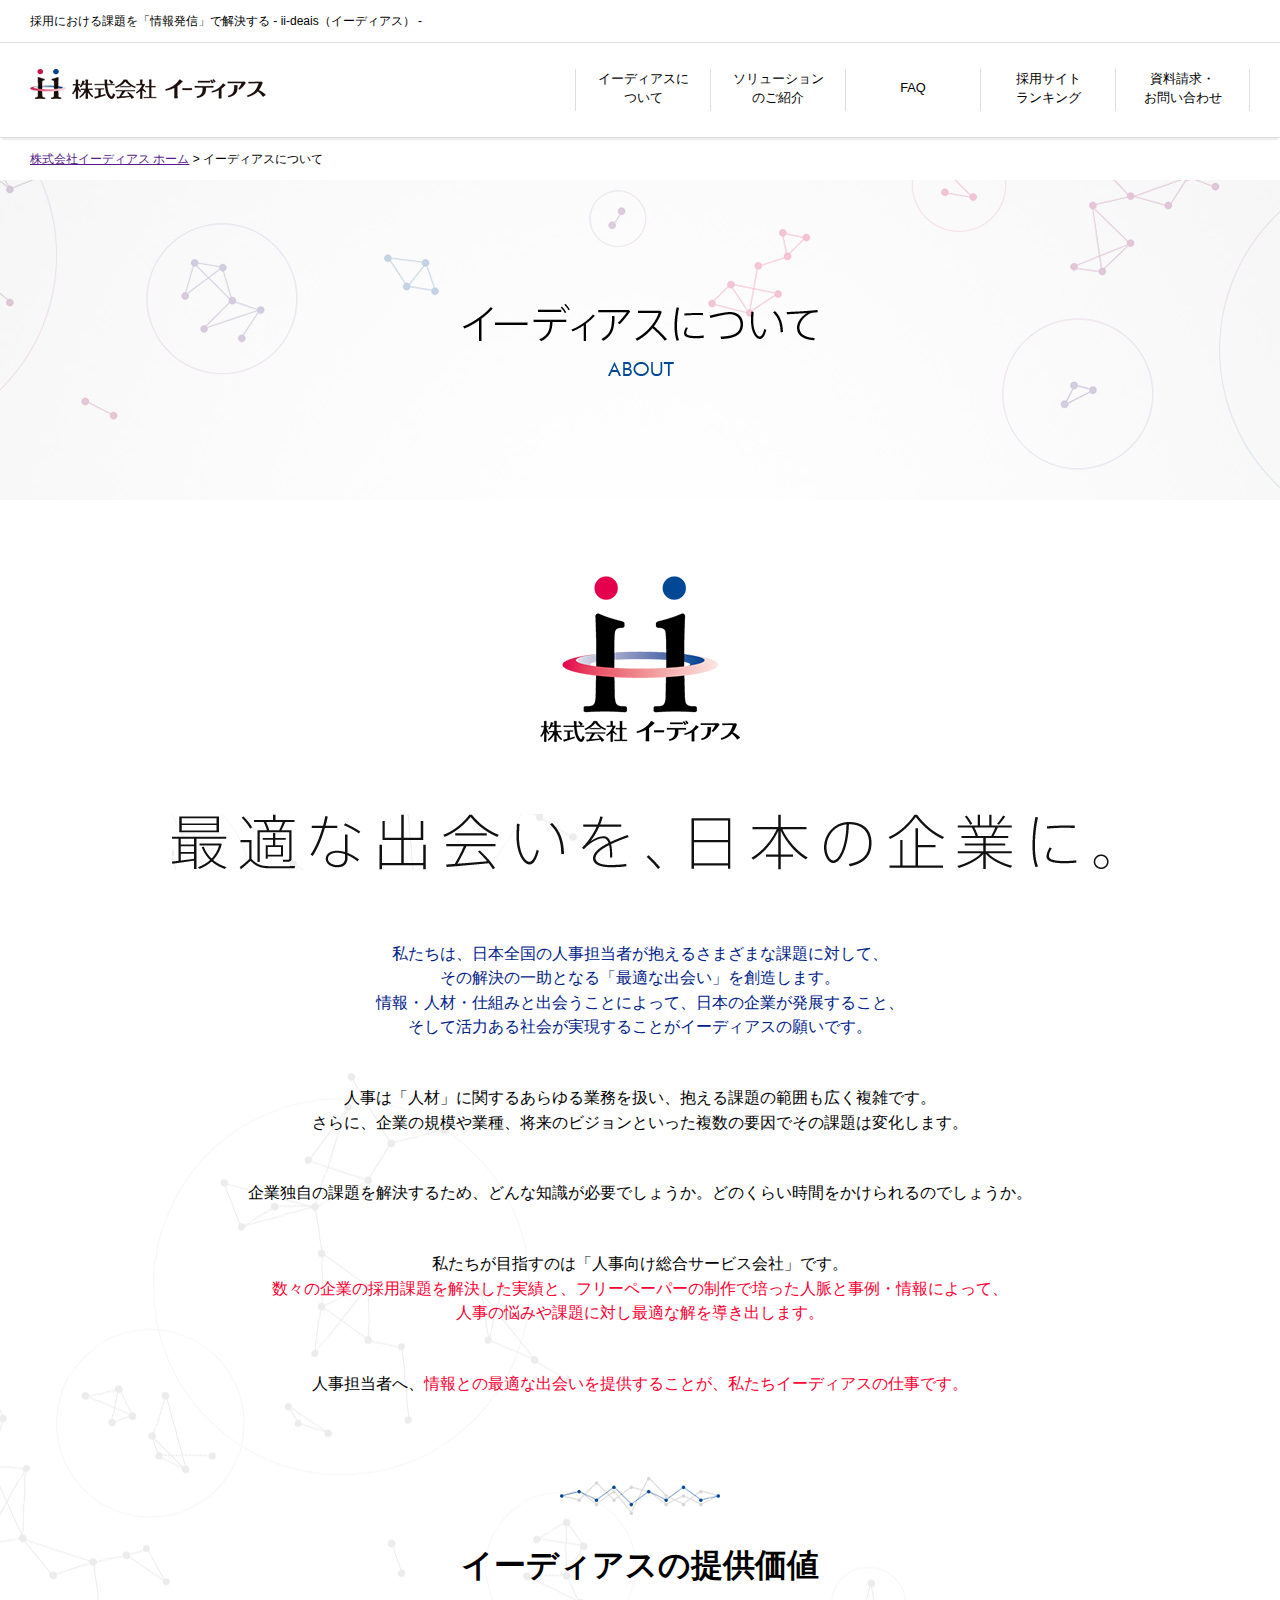
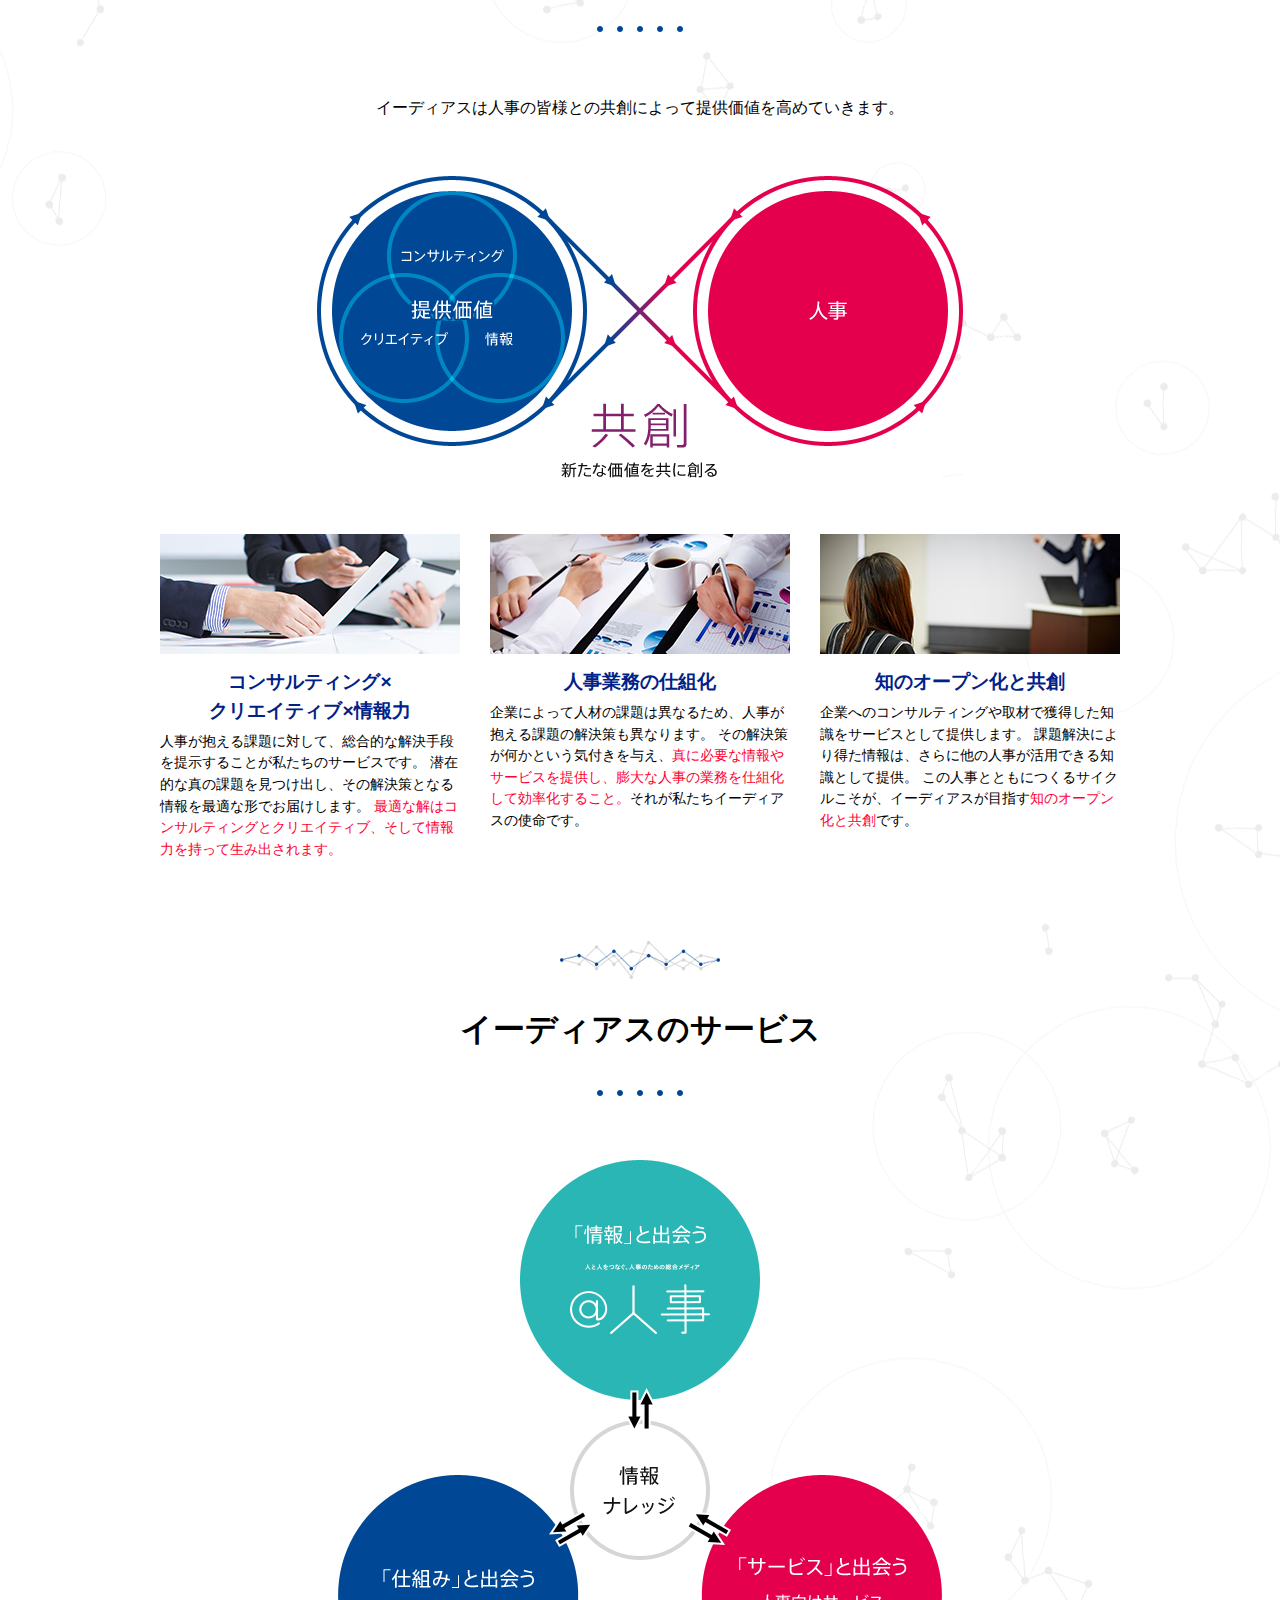
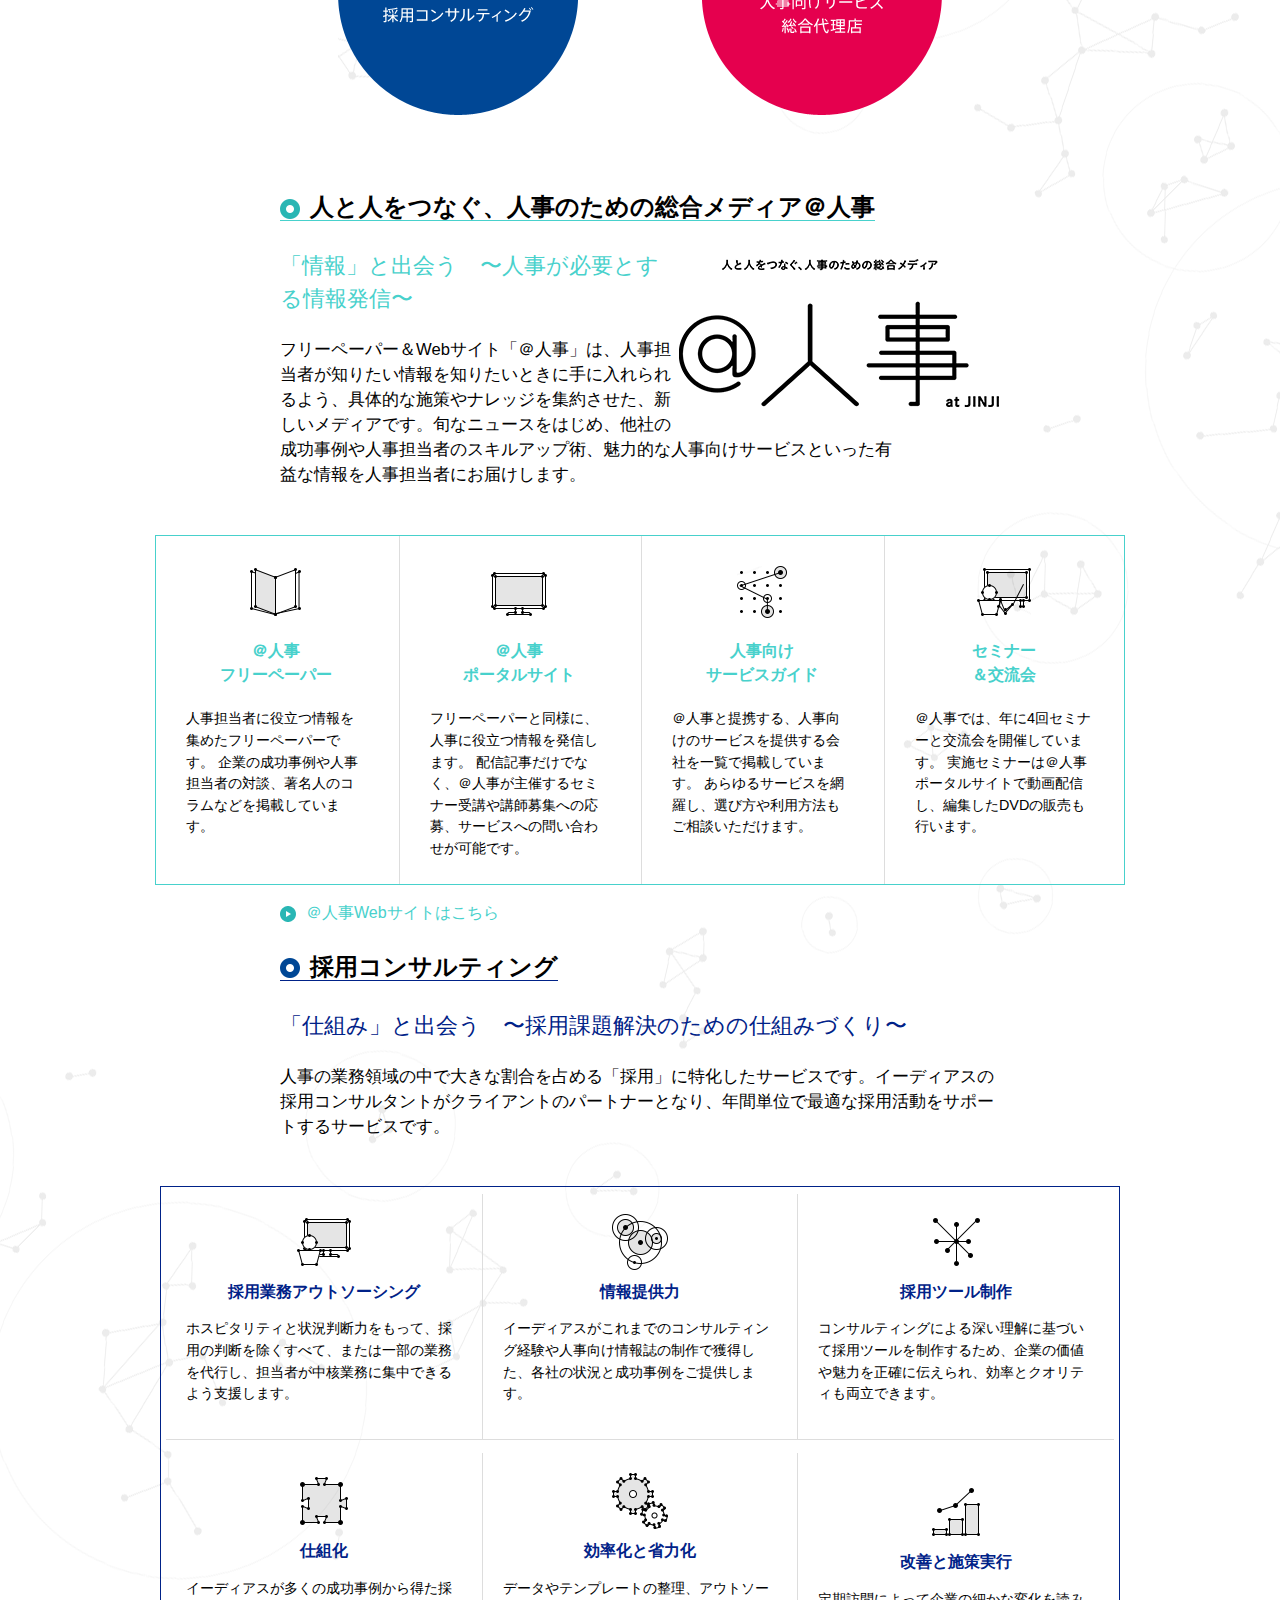
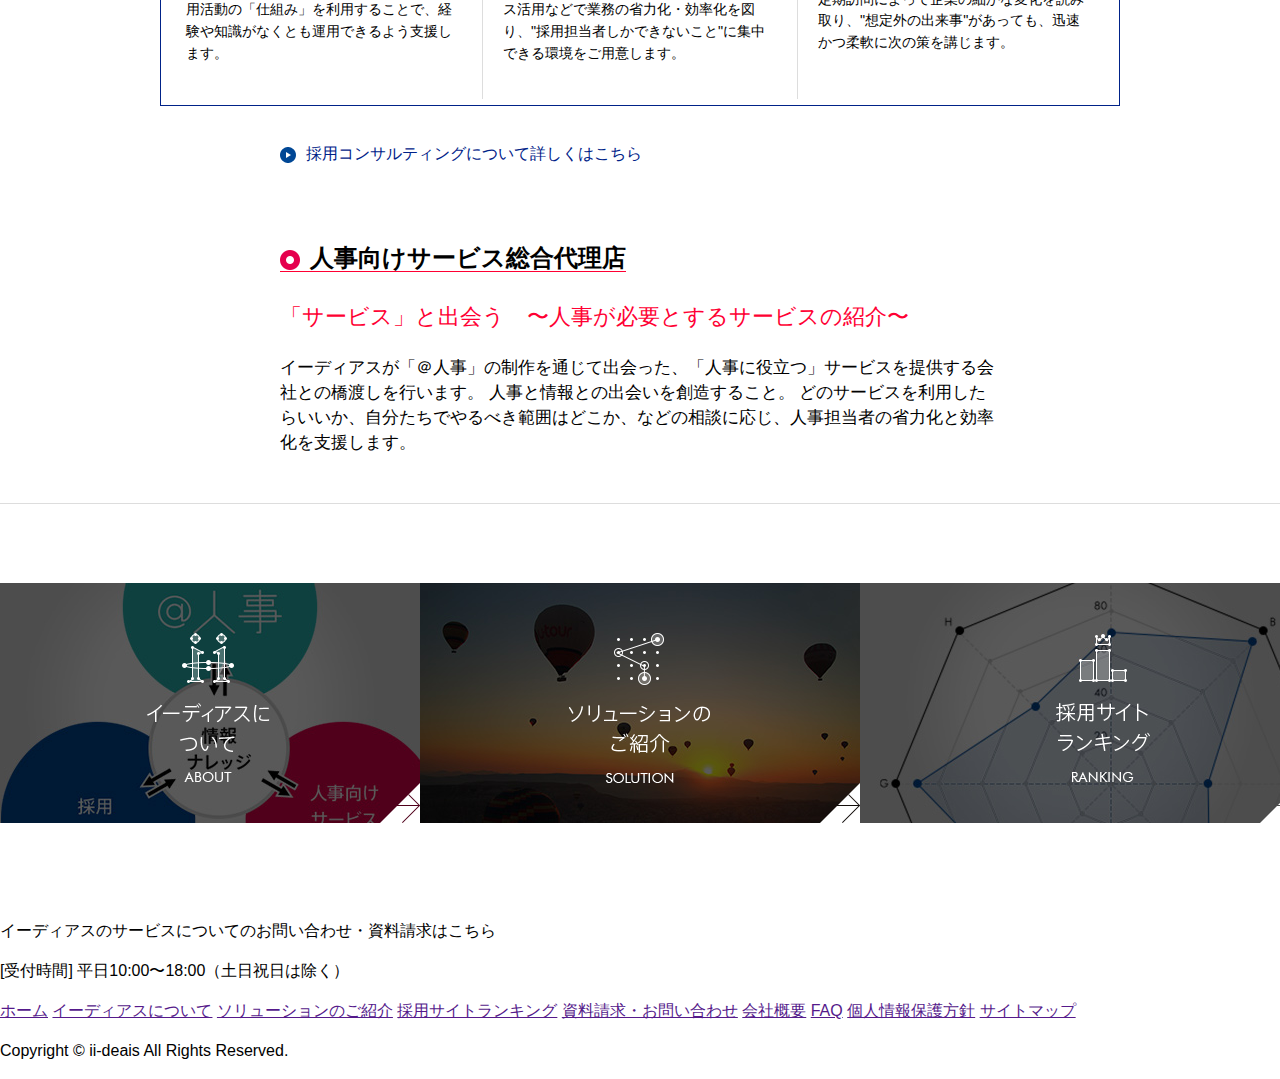
==== commit 9df84cd9: "add: 別ページへの遷移のボタンを追加" ====
--- a/kadai1/index.html
+++ b/kadai1/index.html
@@ -181,6 +181,21 @@
         </div>
 
         <section class="page_link">
+            <div class="relative1">
+            <a href=""><img class="img1" src="img/about_img.jpg" alt="イーディアスについて"></a>
+            <a href=""><img class="txt1" src="img/about_txt.png" alt="イーディアスについて"></a>
+            <a href=""><img class="arrow1" src="img/box_arrow01.png" alt="イーディアスについて"></a>
+            </div>
+            <div class="relative2">
+            <a href=""><img class="img2" src="img/solutions_img.jpg" alt="ソリューションのご紹介"></a>
+            <a href=""><img class="txt2" src="img/solutions_txt.png" alt="ソリューションのご紹介"></a>
+            <a href=""><img class="arrow2" src="img/box_arrow01.png" alt="ソリューションのご紹介"></a>
+            </div>
+            <div class="relative3">
+            <a href=""><img class="img3" src="img/ranking_img.jpg" alt="採用サイトランキング"></a>
+            <a href=""><img class="txt3" src="img/ranking_txt.png" alt="採用サイトランキング"></a>
+            <a href=""><img class="arrow3" src="img/box_arrow01.png" alt="採用サイトランキング"></a>
+            </div>
         </section>
 
         <footer>
--- a/kadai1/css/style.css
+++ b/kadai1/css/style.css
@@ -312,6 +312,54 @@
     text-decoration: none;
 }
 
+.consul .flexbox h4 {
+    color: #002288;
+    margin-top: 10px;
+    margin-bottom: 10px;
+}
+
+.consul .content_border1 {
+    border-bottom: 1px solid #ddd;
+}
+
+.consul .content_border2 {
+    border-left: 1px solid #ddd;
+    border-right: 1px solid #ddd;
+    border-bottom: 1px solid #ddd;
+}
+
+.consul .content_border3 {
+    border-bottom: 1px solid #ddd;
+}
+
+.consul .content_border4 {
+}
+
+.consul .content_border5 {
+    border-left: 1px solid #ddd;
+    border-right: 1px solid #ddd;
+}
+
+.consul .content_border6 {
+}
+
+.consul .flexbox div {
+    width: 33%;
+    padding: 20px;
+}
+
+.consal_link {
+    text-align: left;
+    padding-top: 20px;
+    padding-left: 280px;
+    padding-bottom: 50px;
+}
+
+.consal_link a {
+    color: #002288;
+    text-decoration: none;
+}
+
 .bottom_line_red {
     border-bottom: solid 1px #ff0033;
 }
@@ -325,5 +373,34 @@
 }
 
 .page_link {
-}
-
+    width: 100%;
+    height: 400px;
+    display: flex;
+    align-items: center;
+    justify-content: center;
+    border-top: solid 1px #ddd;
+}
+
+.page_link .relative1, .relative2, .relative3 {
+    position: relative;
+    width: 440px;
+}
+
+.page_link .img1, .img2, .img3 {
+}
+
+.page_link .txt1, .txt2, .txt3 {
+    position: absolute;
+    top: 50px;
+    right: 150px;
+}
+
+.page_link .arrow1, .arrow2, .arrow3 {
+    position: absolute;
+    right: 0;
+    bottom: 0;
+}
+
+.page_link a:hover img {
+    opacity: 0.7;
+}
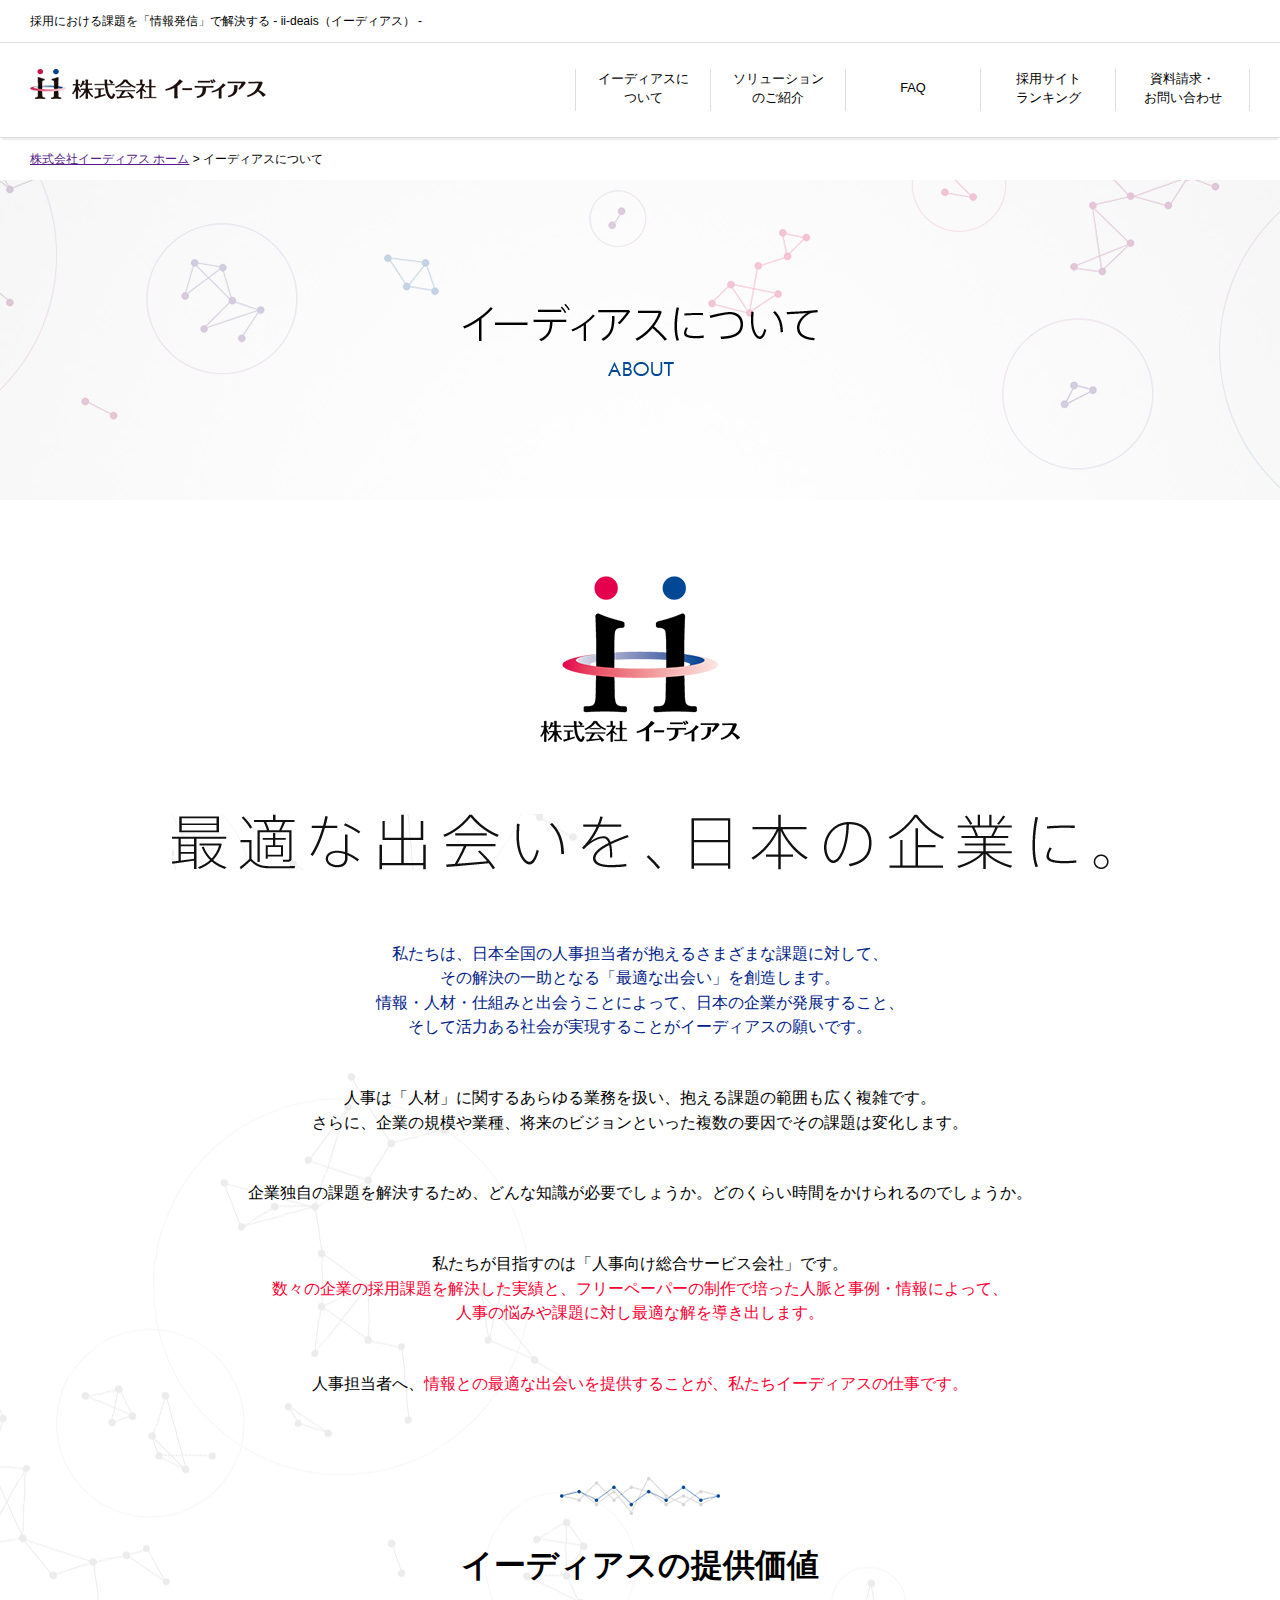
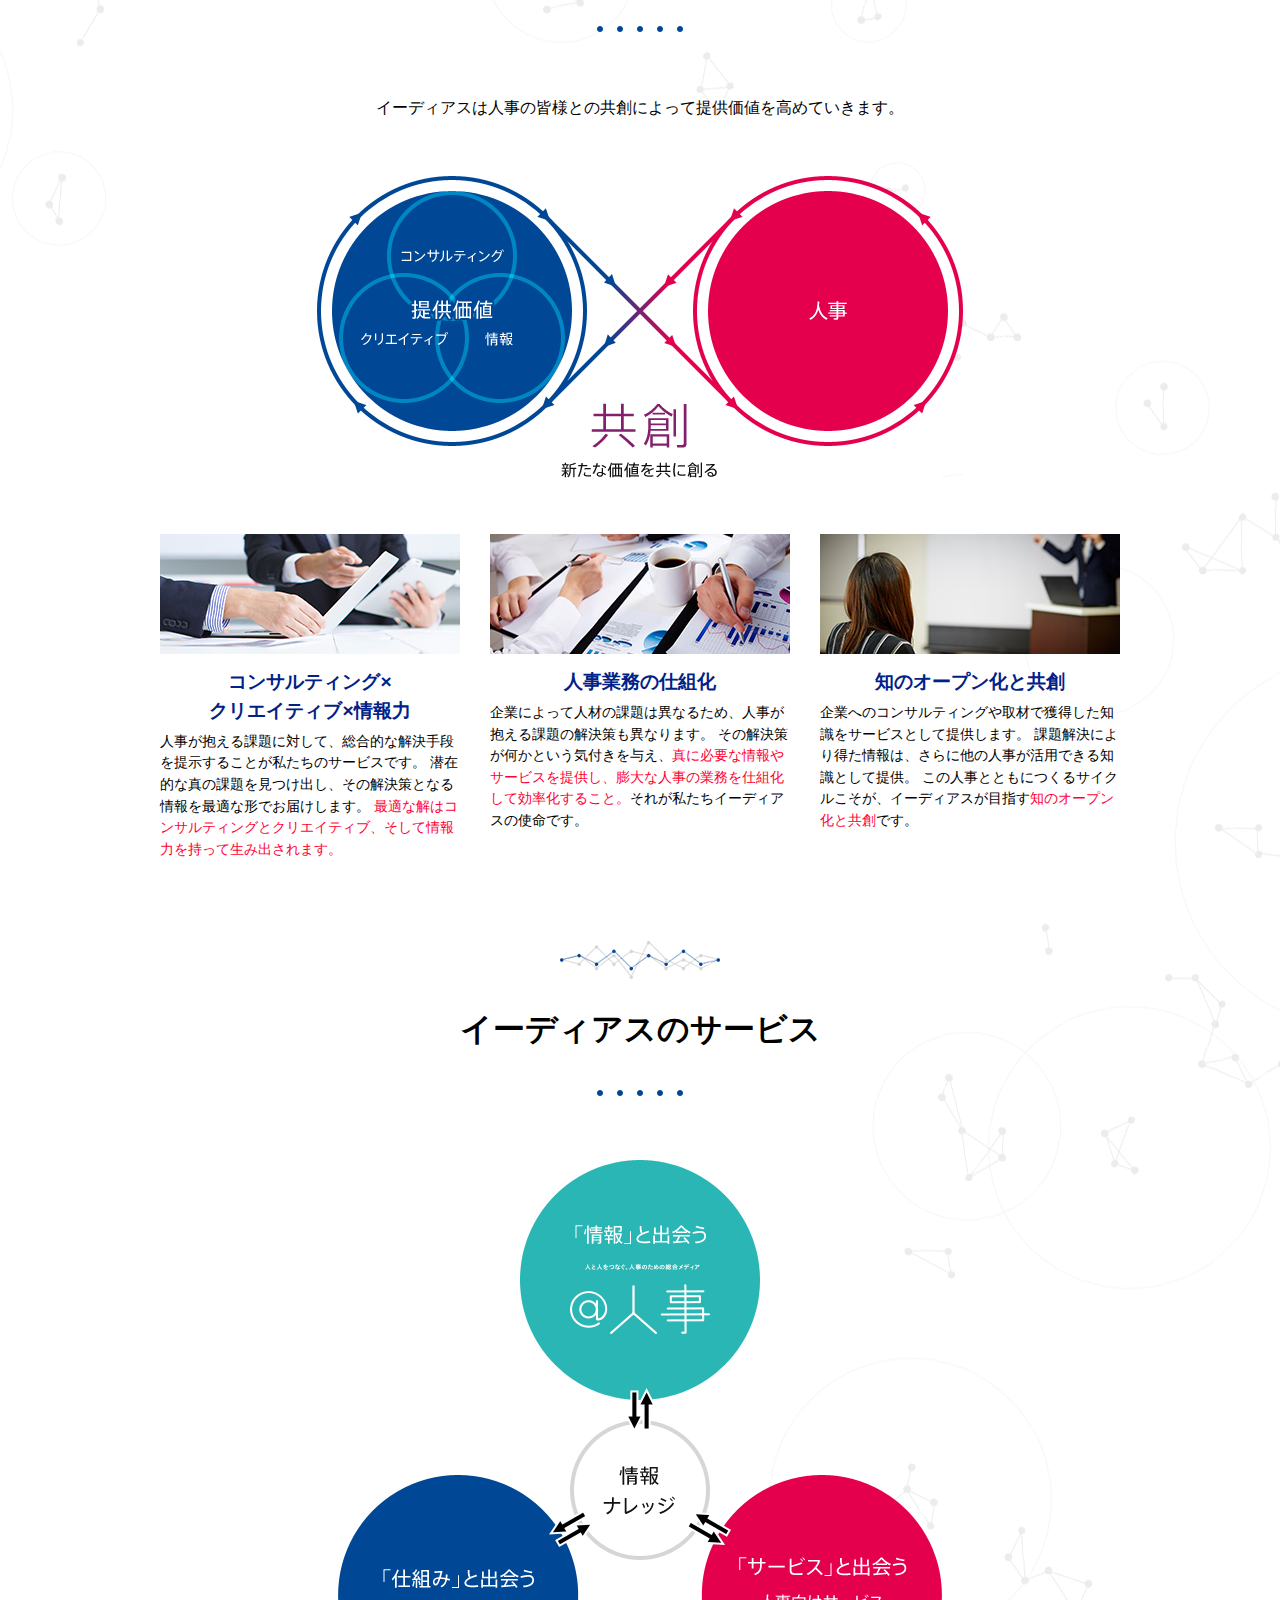
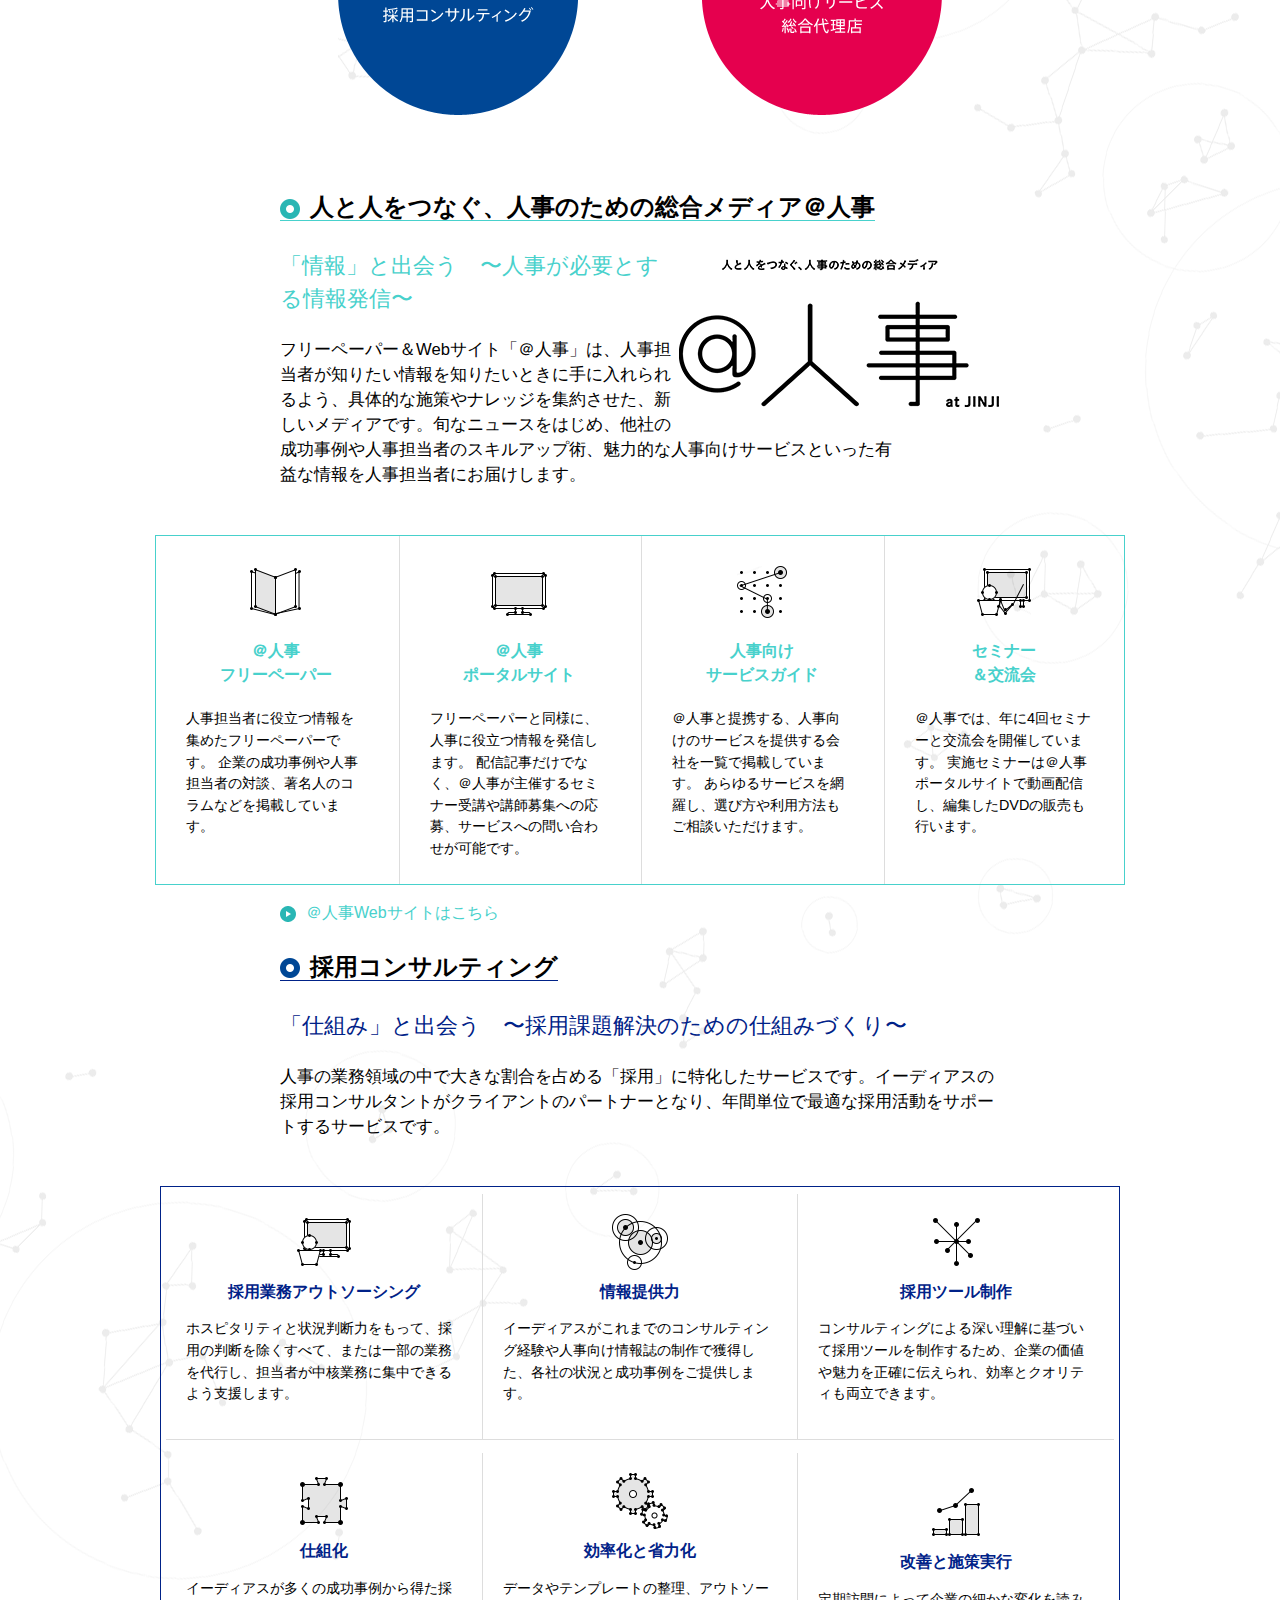
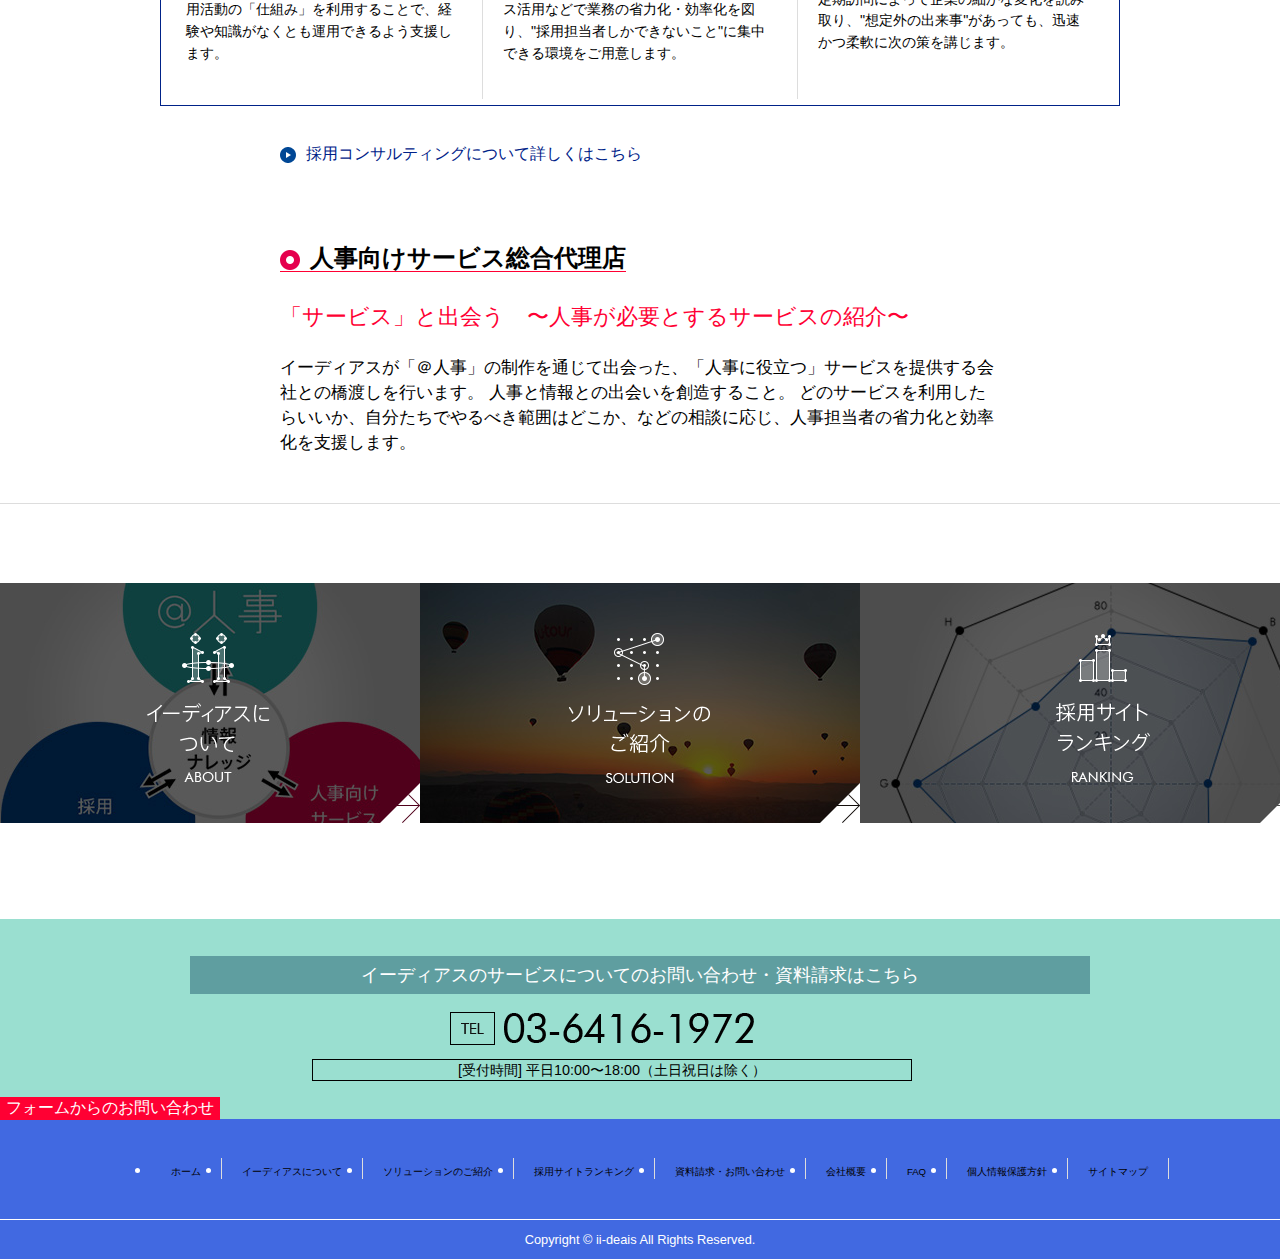
==== commit 52dd2882: "add: 途中まで終えたところを追加" ====
--- a/kadai1/index.html
+++ b/kadai1/index.html
@@ -199,20 +199,50 @@
         </section>
 
         <footer>
-            <p>イーディアスのサービスについてのお問い合わせ・資料請求はこちら</p>
-            <p>[受付時間] 平日10:00〜18:00（土日祝日は除く）</p>
-
-            <a href="">ホーム</a>
-            <a href="">イーディアスについて</a>
-            <a href="">ソリューションのご紹介</a>
-            <a href="">採用サイトランキング</a>
-            <a href="">資料請求・お問い合わせ</a>
-            <a href="">会社概要</a>
-            <a href="">FAQ</a>
-            <a href="">個人情報保護方針</a>
-            <a href="">サイトマップ</a>
-
-            <p>Copyright &copy; ii-deais All Rights Reserved.</p>
+            <div class="contact">
+                <p class="dummy1"></p>
+                <p class="item1">イーディアスのサービスについてのお問い合わせ・資料請求はこちら</p>
+                <img class="item2" src="img/tel_txt.png" alt="TEL">
+                <img class="item3" src="img/tel_num.png" alt="電話番号">
+                <p class="item4">[受付時間] 平日10:00〜18:00（土日祝日は除く）</p>
+                <input class="contact_button" type="button" value="フォームからのお問い合わせ">
+            </div>
+
+            <div class="others">
+                <ul class="list">
+                    <div class="items">
+                        <li>
+                            <a href="">ホーム</a>
+                        </li>
+                        <li>
+                            <a href="">イーディアスについて</a>
+                        </li>
+                        <li>
+                            <a href="">ソリューションのご紹介</a>
+                        </li>
+                        <li>
+                            <a href="">採用サイトランキング</a>
+                        </li>
+                        <li>
+                            <a href="">資料請求・お問い合わせ</a>
+                        </li>
+                        <li>
+                            <a href="">会社概要</a>
+                        </li>
+                        <li>
+                            <a href="">FAQ</a>
+                        </li>
+                        <li>
+                            <a href="">個人情報保護方針</a>
+                        </li>
+                        <li class="last_item">
+                            <a href="">サイトマップ</a>
+                        </li>
+                    </div>
+                </ul>
+            </div>
+
+            <p class="copyright">Copyright &copy; ii-deais All Rights Reserved.</p>
         </footer>
     </body>
 </html>
--- a/kadai1/css/style.css
+++ b/kadai1/css/style.css
@@ -404,3 +404,94 @@
 .page_link a:hover img {
     opacity: 0.7;
 }
+
+.contact {
+    width: 100%;
+    height: 200px;
+    background-color: #9adfd0;
+}
+
+.contact .dummy1 {
+    padding: 10px 0;
+}
+
+.contact .item1 {
+    color: white;
+    background-color: #5f9ea0;
+    text-align: center;
+    font-size: 110%;
+    display: flex;
+    align-items: center;
+    justify-content: center;
+    width: 900px;
+    height: 38px;
+    margin-left: auto;
+    margin-right:auto;
+}
+
+.contact .item2 {
+    margin-left: 450px;
+    margin-right: 5px;
+    padding: 10px;
+    border: solid 1px black;
+}
+
+.contact .item3 {
+}
+
+.contact .item4 {
+    text-align: center;
+    font-size: 90%;
+    display: flex;
+    align-items: center;
+    justify-content: center;
+    width: 600px;
+    height: 15px;
+    padding: 10px;
+    margin-left: 312px;
+    border: solid 1px black;
+}
+
+.contact .contact_button {
+    color: white;
+    background-color: #ff0033;
+}
+
+.others {
+    color: white;
+    width: 100%;
+    height: 100px;
+    display: flex;
+    align-items: center;
+    justify-content: center;
+    background-color: #4169e1;
+}
+
+.others .items li {
+    float: left;
+    border-right: 1px solid #ddd;
+}
+
+.others li .last_item {
+}
+
+.others .list li a {
+    display: block;
+    text-align: center;
+    text-decoration: none;
+    padding-left: 20px;
+    padding-right: 20px;
+    color: black;
+    font-size: 60%;
+}
+
+.copyright {
+    color: white;
+    font-size: 80%;
+    text-align: center;
+    background-color: #4169e1;
+    padding: 10px 0;
+    margin: 0;
+    border-top: solid 1px white;
+}
+
